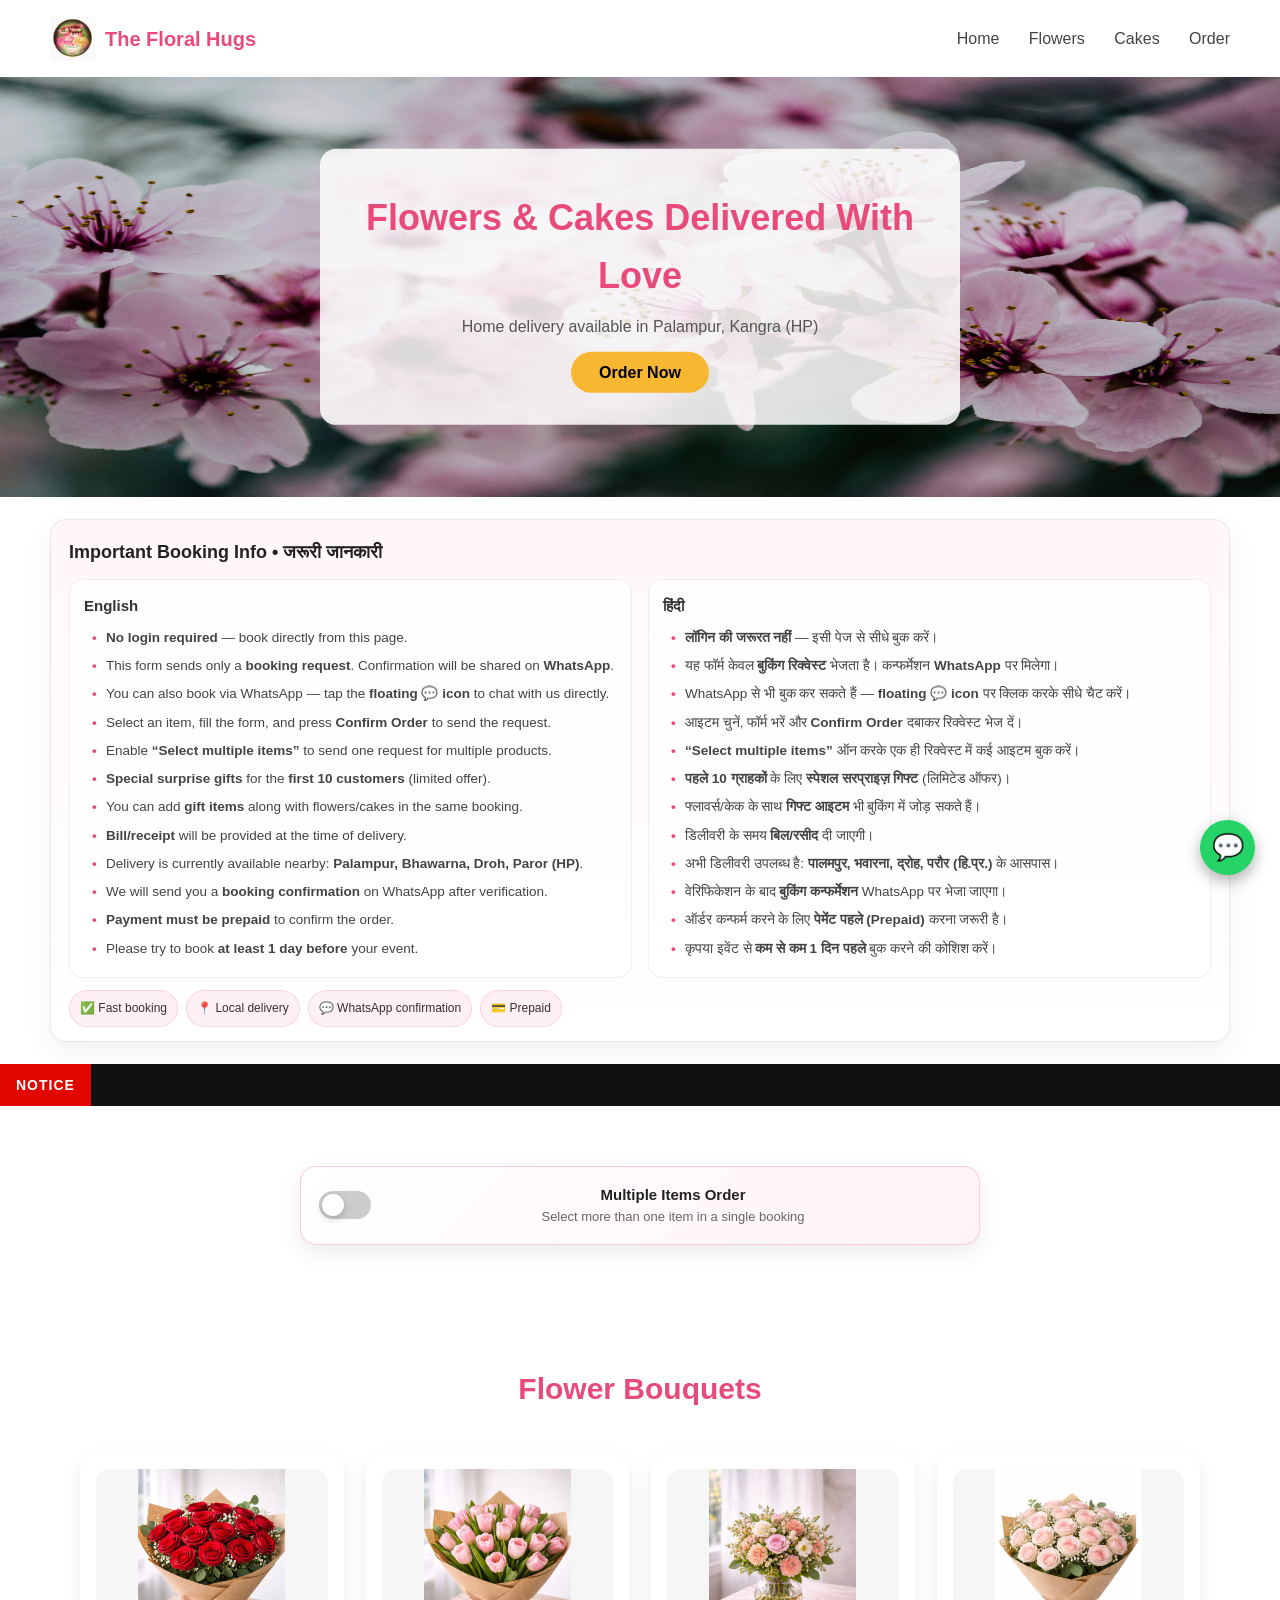
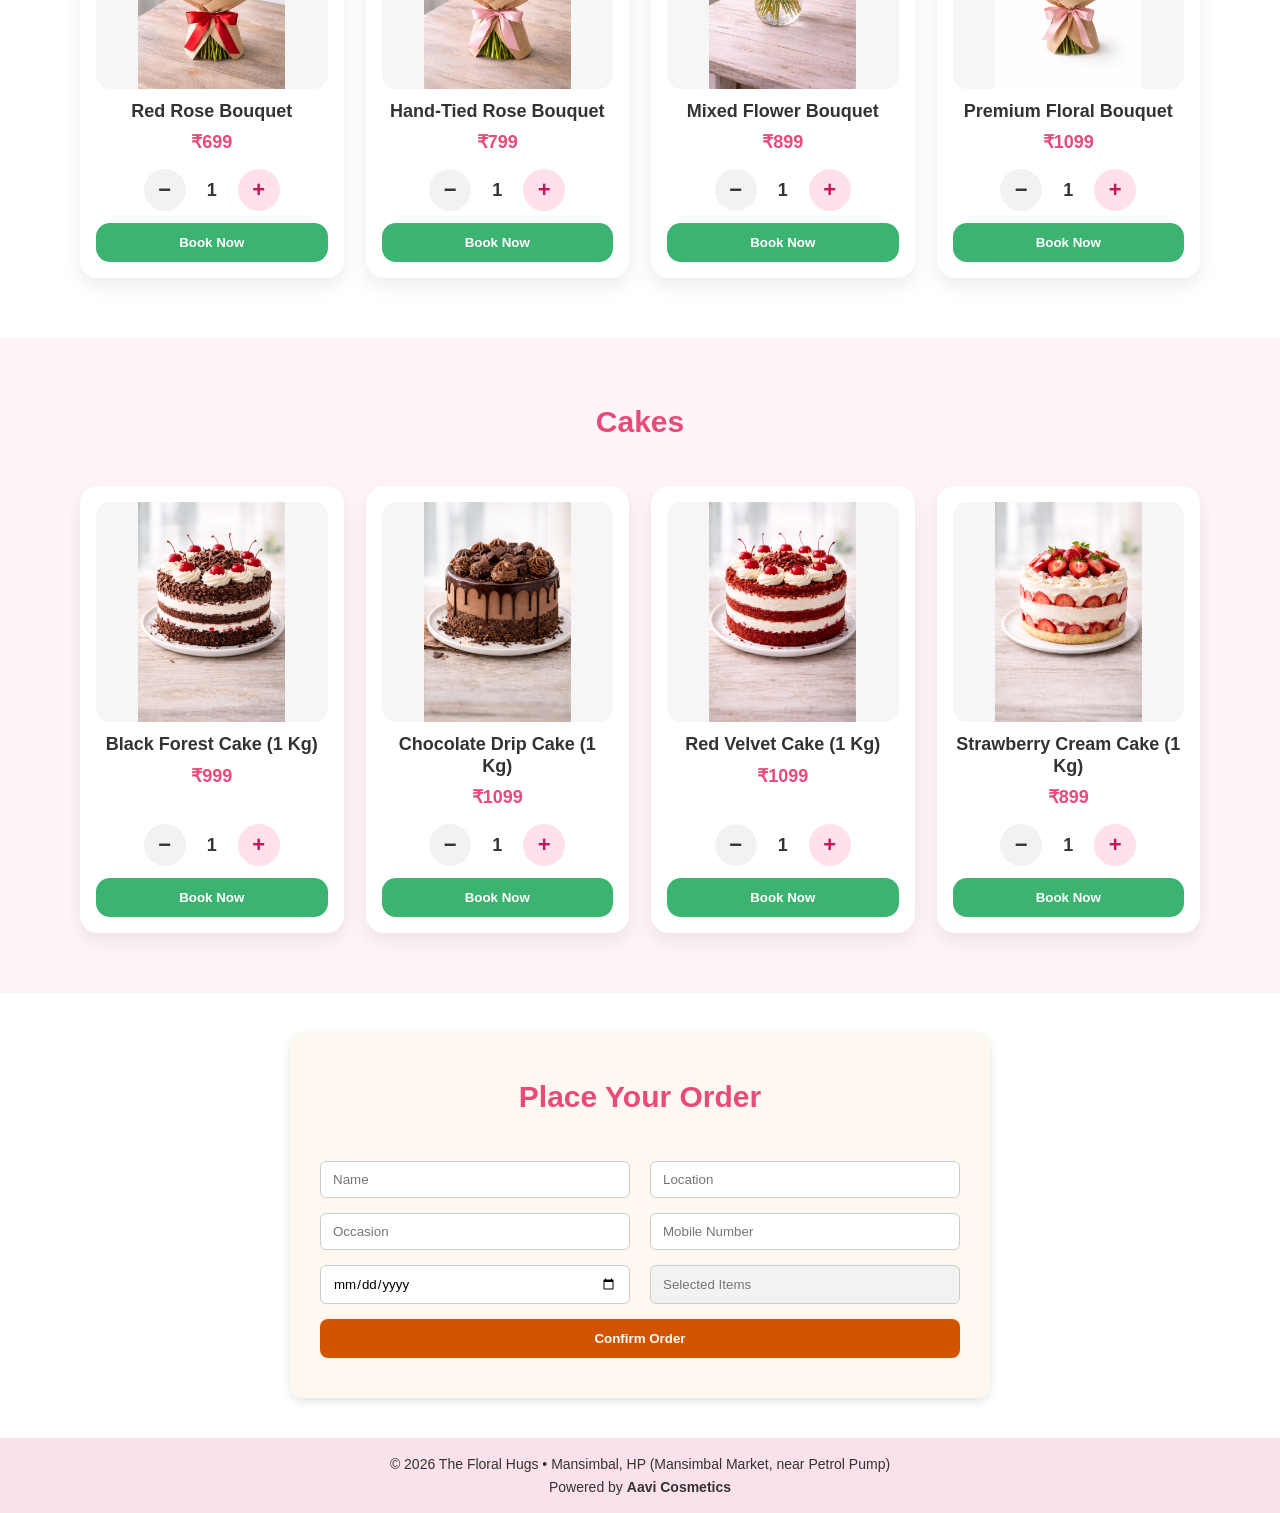
==== index.html @ 62ef75a4 "Update UI and features" ====
<!DOCTYPE html>
<html lang="en">

<head>
    <meta charset="UTF-8" />
    <title>The Floral Hugs | Flowers & Cakes Delivery</title>
    <meta name="viewport" content="width=device-width, initial-scale=1.0" />
    <link rel="stylesheet" href="style.css" />
</head>

<body>

    <!-- WHATSAPP FLOAT -->
    <a href="https://wa.me/919875543210" target="_blank" class="whatsapp-float">💬</a>

    <!-- NAVBAR -->
    <header class="navbar">
        <div class="logo">
            <img src="images/logo.png" alt="The Floral Hugs Logo">
            <span>The Floral Hugs</span>
        </div>
        <nav>
            <a href="#home">Home</a>
            <a href="#flowers">Flowers</a>
            <a href="#cakes">Cakes</a>
            <a href="#order">Order</a>
        </nav>
    </header>

    <!-- HERO -->
    <section id="home" class="hero">
        <img src="images/pexels-brett-sayles-992734.jpg" alt="Flowers & Cakes">
        <div class="hero-text">
            <h1>Flowers & Cakes Delivered With Love</h1>
            <p>Home delivery available in Palampur, Kangra (HP)</p>
            <a href="#order" class="btn">Order Now</a>
        </div>
    </section>
    <!-- INFO / NOTICE BAR -->
    <section class="notice-wrap" aria-label="Important booking info">
        <div class="notice">
            <h2 class="notice-title">Important Booking Info • जरूरी जानकारी</h2>

            <div class="notice-grid">
                <!-- EN -->
                <div class="notice-col">
                    <h3 class="notice-subtitle">English</h3>
                    <ul class="notice-list">
                        <li><strong>No login required</strong> — book directly from this page.</li>
                        <li>This form sends only a <strong>booking request</strong>. Confirmation will be shared on
                            <strong>WhatsApp</strong>.
                        </li>
                        <li>You can also book via WhatsApp — tap the <strong>floating 💬 icon</strong> to chat with us
                            directly.</li>
                        <li>Select an item, fill the form, and press <strong>Confirm Order</strong> to send the request.
                        </li>
                        <li>Enable <strong>“Select multiple items”</strong> to send one request for multiple products.
                        </li>
                        <li><strong>Special surprise gifts</strong> for the <strong>first 10 customers</strong> (limited
                            offer).</li>
                        <li>You can add <strong>gift items</strong> along with flowers/cakes in the same booking.</li>
                        <li><strong>Bill/receipt</strong> will be provided at the time of delivery.</li>
                        <li>Delivery is currently available nearby: <strong>Palampur, Bhawarna, Droh, Paror
                                (HP)</strong>.</li>
                        <li>We will send you a <strong>booking confirmation</strong> on WhatsApp after verification.
                        </li>
                        <li><strong>Payment must be prepaid</strong> to confirm the order.</li>
                        <li>Please try to book <strong>at least 1 day before</strong> your event.</li>
                    </ul>
                </div>

                <!-- HI -->
                <div class="notice-col">
                    <h3 class="notice-subtitle">हिंदी</h3>
                    <ul class="notice-list">
                        <li><strong>लॉगिन की जरूरत नहीं</strong> — इसी पेज से सीधे बुक करें।</li>
                        <li>यह फॉर्म केवल <strong>बुकिंग रिक्वेस्ट</strong> भेजता है। कन्फर्मेशन
                            <strong>WhatsApp</strong> पर मिलेगा।
                        </li>
                        <li>WhatsApp से भी बुक कर सकते हैं — <strong>floating 💬 icon</strong> पर क्लिक करके सीधे चैट
                            करें।</li>
                        <li>आइटम चुनें, फॉर्म भरें और <strong>Confirm Order</strong> दबाकर रिक्वेस्ट भेज दें।</li>
                        <li><strong>“Select multiple items”</strong> ऑन करके एक ही रिक्वेस्ट में कई आइटम बुक करें।</li>
                        <li><strong>पहले 10 ग्राहकों</strong> के लिए <strong>स्पेशल सरप्राइज़ गिफ्ट</strong> (लिमिटेड
                            ऑफर)।</li>
                        <li>फ्लावर्स/केक के साथ <strong>गिफ्ट आइटम</strong> भी बुकिंग में जोड़ सकते हैं।</li>
                        <li>डिलीवरी के समय <strong>बिल/रसीद</strong> दी जाएगी।</li>
                        <li>अभी डिलीवरी उपलब्ध है: <strong>पालमपुर, भवारना, द्रोह, परौर (हि.प्र.)</strong> के आसपास।
                        </li>
                        <li>वेरिफिकेशन के बाद <strong>बुकिंग कन्फर्मेशन</strong> WhatsApp पर भेजा जाएगा।</li>
                        <li>ऑर्डर कन्फर्म करने के लिए <strong>पेमेंट पहले (Prepaid)</strong> करना जरूरी है।</li>
                        <li>कृपया इवेंट से <strong>कम से कम 1 दिन पहले</strong> बुक करने की कोशिश करें।</li>
                    </ul>
                </div>
            </div>

            <div class="notice-foot">
                <span class="notice-badge">✅ Fast booking</span>
                <span class="notice-badge">📍 Local delivery</span>
                <span class="notice-badge">💬 WhatsApp confirmation</span>
                <span class="notice-badge">💳 Prepaid</span>
            </div>
        </div>
    </section>
    <!-- BREAKING NEWS TICKER -->
    <div class="news-ticker">
        <div class="news-label">NOTICE</div>
        <div class="news-content">
            <div class="news-text">
                🎉 Special Orders Available for Cakes, Flower Bouquets & Gifts |
                📦 Same-day orders accepted only via WhatsApp (extra charges for urgent & special cakes) |
                🎁 gifts available: perfumes, artificial jewellery, rings & more |
                💬 Contact us on WhatsApp for quick booking & confirmation
                &nbsp;&nbsp;&nbsp;||&nbsp;&nbsp;&nbsp;
                🎉 केक, फूलों के बुके और गिफ्ट्स के लिए स्पेशल ऑर्डर उपलब्ध |
                📦 सेम-डे ऑर्डर केवल WhatsApp पर (अतिरिक्त शुल्क लागू) |
                🎁 परफ्यूम, आर्टिफिशियल ज्वेलरी, रिंग आदि उपलब्ध |
                💬 WhatsApp पर तुरंत संपर्क करें
            </div>
        </div>
    </div>



 <!-- MULTI MODE TOGGLE (ENHANCED) -->
<section class="section">
    <div class="multi-toggle-card">
        <label class="multi-switch">
            <input type="checkbox" id="multiMode">
            <span class="multi-slider"></span>
        </label>

        <div class="multi-text">
            <strong>Multiple Items Order</strong>
            <span>Select more than one item in a single booking</span>
        </div>
    </div>
</section>


    <!-- FLOWERS -->
    <section id="flowers" class="section">
        <h2>Flower Bouquets</h2>
        <div class="grid">

            <!-- 1 -->
            <div class="card">
                <img src="images/B3 RED ROSE.png" alt="Red Rose Bouquet">
                <h3 class="product-title" data-base="Red Rose Bouquet">Red Rose Bouquet</h3>
                <p class="price">₹699</p>

                <div class="qty-row" data-name="Red Rose Bouquet" data-price="699">
                    <button type="button" class="qty-btn minus">−</button>
                    <span class="qty-value">1</span>
                    <button type="button" class="qty-btn plus">+</button>
                </div>

                <button type="button" class="product-btn" data-name="Red Rose Bouquet" data-price="699">
                    Book Now
                </button>
            </div>

            <!-- 2 -->
            <div class="card">
                <img src="images/B4 H.png" alt="Hand-Tied Rose Bouquet">
                <h3 class="product-title" data-base="Hand-Tied Rose Bouquet">Hand-Tied Rose Bouquet</h3>
                <p class="price">₹799</p>

                <div class="qty-row" data-name="Hand-Tied Rose Bouquet" data-price="799">
                    <button type="button" class="qty-btn minus">−</button>
                    <span class="qty-value">1</span>
                    <button type="button" class="qty-btn plus">+</button>
                </div>

                <button type="button" class="product-btn" data-name="Hand-Tied Rose Bouquet" data-price="799">
                    Book Now
                </button>
            </div>

            <!-- 3 -->
            <div class="card">
                <img src="images/multy flowr b1.png" alt="Mixed Flower Bouquet">
                <h3 class="product-title" data-base="Mixed Flower Bouquet">Mixed Flower Bouquet</h3>
                <p class="price">₹899</p>

                <div class="qty-row" data-name="Mixed Flower Bouquet" data-price="899">
                    <button type="button" class="qty-btn minus">−</button>
                    <span class="qty-value">1</span>
                    <button type="button" class="qty-btn plus">+</button>
                </div>

                <button type="button" class="product-btn" data-name="Mixed Flower Bouquet" data-price="899">
                    Book Now
                </button>
            </div>

            <!-- 4 -->
            <div class="card">
                <img src="images/F2.png" alt="Premium Floral Bouquet">
                <h3 class="product-title" data-base="Premium Floral Bouquet">Premium Floral Bouquet</h3>
                <p class="price">₹1099</p>

                <div class="qty-row" data-name="Premium Floral Bouquet" data-price="1099">
                    <button type="button" class="qty-btn minus">−</button>
                    <span class="qty-value">1</span>
                    <button type="button" class="qty-btn plus">+</button>
                </div>

                <button type="button" class="product-btn" data-name="Premium Floral Bouquet" data-price="1099">
                    Book Now
                </button>
            </div>

        </div>
    </section>

    <!-- CAKES -->
    <section id="cakes" class="section bg-light">
        <h2>Cakes</h2>
        <div class="grid">

            <!-- 1 -->
            <div class="card">
                <img src="images/Black forest cake.png" alt="Black Forest Cake">

                <h3 class="product-title" data-base="Black Forest Cake" data-unit="Kg">
                    Black Forest Cake (<span class="unit-count">1</span> Kg)
                </h3>

                <p class="price">₹999</p>

                <div class="qty-row" data-name="Black Forest Cake" data-price="999">
                    <button type="button" class="qty-btn minus">−</button>
                    <span class="qty-value">1</span>
                    <button type="button" class="qty-btn plus">+</button>
                </div>

                <button type="button" class="product-btn" data-name="Black Forest Cake" data-price="999">
                    Book Now
                </button>
            </div>

            <!-- 2 -->
            <div class="card">
                <img src="images/Chocolate drip cake.png" alt="Chocolate Drip Cake">

                <h3 class="product-title" data-base="Chocolate Drip Cake" data-unit="Kg">
                    Chocolate Drip Cake (<span class="unit-count">1</span> Kg)
                </h3>

                <p class="price">₹1099</p>

                <div class="qty-row" data-name="Chocolate Drip Cake" data-price="1099">
                    <button type="button" class="qty-btn minus">−</button>
                    <span class="qty-value">1</span>
                    <button type="button" class="qty-btn plus">+</button>
                </div>

                <button type="button" class="product-btn" data-name="Chocolate Drip Cake" data-price="1099">
                    Book Now
                </button>
            </div>

            <!-- 3 -->
            <div class="card">
                <img src="images/red velvet cake.png" alt="Red Velvet Cake">

                <h3 class="product-title" data-base="Red Velvet Cake" data-unit="Kg">
                    Red Velvet Cake (<span class="unit-count">1</span> Kg)
                </h3>

                <p class="price">₹1099</p>

                <div class="qty-row" data-name="Red Velvet Cake" data-price="1099">
                    <button type="button" class="qty-btn minus">−</button>
                    <span class="qty-value">1</span>
                    <button type="button" class="qty-btn plus">+</button>
                </div>

                <button type="button" class="product-btn" data-name="Red Velvet Cake" data-price="1099">
                    Book Now
                </button>
            </div>

            <!-- 4 -->
            <div class="card">
                <img src="images/Strawberry cake.png" alt="Strawberry Cream Cake">

                <h3 class="product-title" data-base="Strawberry Cream Cake" data-unit="Kg">
                    Strawberry Cream Cake (<span class="unit-count">1</span> Kg)
                </h3>

                <p class="price">₹899</p>

                <div class="qty-row" data-name="Strawberry Cream Cake" data-price="899">
                    <button type="button" class="qty-btn minus">−</button>
                    <span class="qty-value">1</span>
                    <button type="button" class="qty-btn plus">+</button>
                </div>

                <button type="button" class="product-btn" data-name="Strawberry Cream Cake" data-price="899">
                    Book Now
                </button>
            </div>

        </div>
    </section>


    <!-- ORDER FORM -->
    <section id="order" class="section">
        <h2>Place Your Order</h2>

        <form id="bookingForm">
            <input type="text" name="name" placeholder="Name" required>
            <input type="text" name="location" placeholder="Location" required>
            <input type="text" name="eventType" placeholder="Occasion" required>
            <input type="tel" name="phone" id="phone" placeholder="Mobile Number" inputmode="numeric" maxlength="10"
                pattern="[6-9][0-9]{9}" required>

            <input type="date" name="eventDate" required>
            <input type="text" id="item" name="item" placeholder="Selected Items" readonly>

            <button type="submit">Confirm Order</button>
        </form>
    </section>

    <!-- FOOTER -->
    <footer>
        <p>
            © 2026 The Floral Hugs • Mansimbal, HP (Mansimbal Market, near Petrol Pump) <br>
            Powered by <strong>Aavi Cosmetics</strong>
        </p>
    </footer>


    <!-- CART BUTTON -->
    <div id="cartButton" class="cart-button hidden">
        🧺 Selected Items (<span id="cartCount">0</span>)
    </div>

    <!-- CART POPUP -->
    <div id="cartPopup" class="cart-popup hidden">
        <h3>Your Selected Items</h3>

        <ul id="cartItems"></ul>

        <p><strong>Total: ₹<span id="cartTotal">0</span></strong></p>

        <p style="font-size:13px; color:#666; margin-top:8px;">
            📸 Please take a screenshot for your order confirmation
        </p>

        <!-- NEW BUTTON -->
        <button id="goToBooking" class="cart-book-btn">
            Proceed to Booking
        </button>

        <button onclick="closeCart()">Close</button>
    </div>

    <script src="script.js"></script>
</body>

</html>
---- style.css ----
/* =====================================================
   GLOBAL RESET & BASE
===================================================== */
* {
    margin: 0;
    padding: 0;
    box-sizing: border-box;
    font-family: "Segoe UI", Tahoma, Geneva, Verdana, sans-serif;
}

body {
    background: #ffffff;
    color: #333;
    line-height: 1.6;
}

.hidden {
    display: none !important;
}

/* =====================================================
   NAVBAR
===================================================== */
.navbar {
    display: flex;
    justify-content: space-between;
    align-items: center;
    padding: 16px 50px;
    background: #ffffff;
    box-shadow: 0 2px 10px rgba(0, 0, 0, 0.05);
    position: sticky;
    top: 0;
    z-index: 1000;
}

.logo {
    display: flex;
    align-items: center;
    gap: 10px;
}

.logo img {
    height: 45px;
}

.logo span {
    font-size: 20px;
    font-weight: bold;
    color: #e84a7a;
}

.navbar nav a {
    margin-left: 25px;
    text-decoration: none;
    color: #444;
    font-weight: 500;
}

.navbar nav a:hover {
    color: #e84a7a;
}

/* =====================================================
   HERO SECTION
===================================================== */
.hero {
    position: relative;
    height: 420px;
    overflow: hidden;
}

.hero img {
    width: 100%;
    height: 100%;
    filter: brightness(0.85);
}

.hero-text {
    position: absolute;
    top: 50%;
    left: 50%;
    transform: translate(-50%, -50%);
    text-align: center;
    background: rgba(255, 255, 255, 0.85);
    padding: 40px;
    border-radius: 16px;
}

.hero-text h1 {
    font-size: 36px;
    color: #e84a7a;
    margin-bottom: 10px;
}

.hero-text p {
    color: #555;
    margin-bottom: 20px;
}

.btn {
    padding: 12px 28px;
    background: #f7b731;
    color: #000;
    text-decoration: none;
    font-weight: bold;
    border-radius: 30px;
}

.btn:hover {
    background: #f5a623;
}

/* =====================================================
   SECTIONS
===================================================== */
.section {
    padding: 60px 80px;
    text-align: center;
}

.section h2 {
    font-size: 30px;
    margin-bottom: 40px;
    color: #e84a7a;
}

.bg-light {
    background: #fff5f8;
}

/* =====================================
   MULTI ORDER TOGGLE – ATTRACTIVE STYLE
===================================== */
.multi-toggle-card {
    max-width: 680px;
    margin: auto;
    padding: 16px 18px;
    display: flex;
    align-items: center;
    gap: 14px;
    background: linear-gradient(135deg, #ffffff, #fff3f7);
    border: 1px solid rgba(232, 74, 122, 0.25);
    border-radius: 16px;
    box-shadow: 0 8px 22px rgba(0, 0, 0, 0.08);
}

.multi-switch {
    position: relative;
    width: 52px;
    height: 28px;
    flex-shrink: 0;
}

.multi-switch input {
    opacity: 0;
    width: 0;
    height: 0;
}

.multi-slider {
    position: absolute;
    inset: 0;
    background: #ccc;
    border-radius: 999px;
    transition: 0.3s ease;
}

.multi-slider::before {
    content: "";
    position: absolute;
    width: 22px;
    height: 22px;
    left: 3px;
    top: 3px;
    background: #fff;
    border-radius: 50%;
    transition: 0.3s ease;
    box-shadow: 0 3px 8px rgba(0, 0, 0, 0.2);
}

.multi-switch input:checked+.multi-slider {
    background: #e84a7a;
}

.multi-switch input:checked+.multi-slider::before {
    transform: translateX(24px);
}

.multi-text {
    flex: 1;
    display: flex;
    flex-direction: column;
}

.multi-text strong {
    font-size: 15px;
    color: #222;
}

.multi-text span {
    font-size: 13px;
    color: #666;
}

.multi-tag {
    background: #e84a7a;
    color: #fff;
    font-size: 11px;
    padding: 4px 10px;
    border-radius: 999px;
    font-weight: 600;
}

/* Mobile friendly */
@media (max-width: 600px) {
    .multi-toggle-card {
        padding: 14px;
        gap: 12px;
    }
}


/* =====================================================
   GRID & CARDS
===================================================== */
.grid {
    display: grid;
    grid-template-columns: repeat(auto-fit, minmax(240px, 1fr));
    gap: 22px;
    align-items: stretch;
}

.card {
    background: #ffffff;
    border-radius: 18px;
    padding: 16px;
    box-shadow: 0 8px 20px rgba(0, 0, 0, 0.08);
    transition: transform 0.25s ease;
    display: flex;
    flex-direction: column;
    height: 100%;
}

.card:hover {
    transform: translateY(-6px);
}

.card img {
    width: 100%;
    height: 220px;
    object-fit: contain;
    /* ✅ NO CUT */
    object-position: center;
    /* keep centered */
    border-radius: 14px;
    background: #f6f6f6;
}


.card h3 {
    margin: 12px 0 6px;
    font-size: 18px;
    line-height: 1.2;
}

.price {
    color: #e84a7a;
    font-weight: 800;
    margin-bottom: 12px;
    font-size: 18px;
}

/* =====================================================
   QUANTITY (+ / -)
===================================================== */
.qty-row {
    display: flex;
    align-items: center;
    justify-content: center;
    gap: 12px;
    margin-top: auto;
    margin-bottom: 12px;
}

.qty-btn {
    width: 42px;
    height: 42px;
    border: none;
    border-radius: 999px;
    cursor: pointer;
    font-size: 22px;
    font-weight: 800;
    display: flex;
    align-items: center;
    justify-content: center;
    transition: transform 0.08s ease, filter 0.2s ease;
}

.qty-btn:active {
    transform: scale(0.95);
}

.qty-btn.plus {
    background: #ffe0eb;
    color: #c2185b;
}

.qty-btn.minus {
    background: #f2f2f2;
    color: #333;
}

.qty-value {
    min-width: 28px;
    text-align: center;
    font-weight: 800;
    font-size: 18px;
}

/* =====================================================
   PRODUCT BUTTON
===================================================== */
.product-btn {
    width: 100%;
    padding: 12px 10px;
    border: none;
    border-radius: 14px;
    font-weight: 800;
    cursor: pointer;
    background: #3cb371;
    color: #fff;
    transition: 0.2s ease;
}

.product-btn:hover {
    filter: brightness(0.95);
}

/* =====================================================
   BOOKING FORM
===================================================== */
#order {
    background: #fff8f0;
    max-width: 700px;
    margin: 40px auto;
    padding: 40px 30px;
    border-radius: 12px;
    box-shadow: 0 4px 10px rgba(0, 0, 0, 0.1);
}

#bookingForm {
    display: grid;
    grid-template-columns: 1fr 1fr;
    gap: 15px 20px;
}

#bookingForm input {
    padding: 10px 12px;
    border: 1px solid #ccc;
    border-radius: 6px;
}

#bookingForm input:focus {
    border-color: #d35400;
    outline: none;
}

#bookingForm input#item {
    background: #f2f2f2;
    cursor: not-allowed;
}

#bookingForm button {
    grid-column: 1 / 3;
    padding: 12px;
    background: #d35400;
    color: #ffffff;
    border: none;
    border-radius: 8px;
    font-weight: bold;
    cursor: pointer;
}

#bookingForm button:hover {
    background: #e67e22;
}

/* =====================================================
   POPUP (SUCCESS / ERROR)
===================================================== */
.booking-popup {
    position: fixed;
    inset: 0;
    background: rgba(0, 0, 0, 0.6);
    display: flex;
    justify-content: center;
    align-items: center;
    z-index: 99999;
}

.popup-content {
    background: #fff8f0;
    padding: 25px;
    border-radius: 10px;
    max-width: 400px;
    width: calc(100% - 40px);
    text-align: center;
    position: relative;
}

.popup-content .close {
    position: absolute;
    top: 8px;
    right: 12px;
    font-size: 22px;
    cursor: pointer;
}

/* =====================================================
   CART (MULTI ORDER)
===================================================== */
.cart-button {
    position: fixed;
    right: 18px;
    bottom: 18px;
    padding: 12px 14px;
    background: #111;
    color: #fff;
    border-radius: 999px;
    font-weight: 800;
    cursor: pointer;
    z-index: 9999;
    box-shadow: 0 10px 20px rgba(0, 0, 0, 0.18);
}

.cart-popup {
    position: fixed;
    right: 18px;
    bottom: 80px;
    width: min(360px, calc(100% - 36px));
    background: #fff;
    border-radius: 16px;
    padding: 14px;
    z-index: 9999;
    box-shadow: 0 16px 32px rgba(0, 0, 0, 0.20);
}

.cart-popup ul {
    list-style: none;
    padding: 0;
    margin: 10px 0;
    max-height: 220px;
    overflow: auto;
}

.cart-popup li {
    padding: 10px 8px;
    border-bottom: 1px solid #eee;
}

.cart-popup button {
    width: 100%;
    margin-top: 10px;
    padding: 12px;
    border: none;
    border-radius: 12px;
    cursor: pointer;
    font-weight: 800;
}

.cart-book-btn {
    background: #e91e63;
    color: #fff;
}

/* =====================================================
   FOOTER & WHATSAPP
===================================================== */
footer {
    background: #fbe1ea;
    text-align: center;
    padding: 15px;
    font-size: 14px;
}

.whatsapp-float {
    position: fixed;
    bottom: 25px;
    right: 25px;
    background: #25D366;
    color: #ffffff;
    font-size: 26px;
    width: 55px;
    height: 55px;
    border-radius: 50%;
    line-height: 55px;
    text-align: center;
    text-decoration: none;
    box-shadow: 0 6px 15px rgba(0, 0, 0, 0.3);
    z-index: 9999;
}

/* =====================================================
   RESPONSIVE
===================================================== */
@media (max-width: 768px) {
    .section {
        padding: 40px 20px;
    }

    .hero-text h1 {
        font-size: 26px;
    }

    #bookingForm {
        grid-template-columns: 1fr;
    }

    #bookingForm button {
        grid-column: 1;
    }

    .card img {
        height: 180px;
    }

    .qty-btn {
        width: 38px;
        height: 38px;
    }
}

/* =====================================================
   NOTICE / INFO BAR (after HERO)
===================================================== */
.notice-wrap {
    padding: 22px 50px;
    background: #fff;
}

.notice {
    border: 1px solid rgba(0, 0, 0, 0.08);
    border-radius: 16px;
    padding: 18px 18px 14px;
    background: linear-gradient(180deg, rgba(255, 245, 248, 0.8), rgba(255, 255, 255, 1));
    box-shadow: 0 10px 30px rgba(0, 0, 0, 0.06);
}

.notice-title {
    font-size: 18px;
    margin-bottom: 12px;
    color: #222;
}

.notice-grid {
    display: grid;
    grid-template-columns: 1fr 1fr;
    gap: 16px;
}

.notice-col {
    background: rgba(255, 255, 255, 0.75);
    border: 1px solid rgba(0, 0, 0, 0.06);
    border-radius: 14px;
    padding: 14px 14px 10px;
}

.notice-subtitle {
    font-size: 15px;
    margin-bottom: 10px;
    color: #333;
}

.notice-list {
    list-style: none;
    padding-left: 0;
    margin: 0;
}

.notice-list li {
    font-size: 13.5px;
    color: #444;
    margin-bottom: 8px;
    line-height: 1.5;
    position: relative;
    padding-left: 22px;
}

.notice-list li::before {
    content: "•";
    position: absolute;
    left: 8px;
    top: 0;
    color: #e84a7a;
    /* accent */
    font-weight: bold;
}

.notice-foot {
    display: flex;
    flex-wrap: wrap;
    gap: 8px;
    margin-top: 12px;
}

.notice-badge {
    font-size: 12px;
    padding: 8px 10px;
    border-radius: 999px;
    background: rgba(232, 74, 122, 0.08);
    border: 1px solid rgba(232, 74, 122, 0.18);
    color: #333;
}

/* Responsive */
@media (max-width: 900px) {
    .notice-wrap {
        padding: 18px 16px;
    }

    .notice-grid {
        grid-template-columns: 1fr;
    }
}

/* =========================================
   BREAKING NEWS TICKER (SLOW VERSION)
========================================= */
.news-ticker {
    display: flex;
    align-items: center;
    background: #111;
    color: #fff;
    overflow: hidden;
    height: 42px;
    font-size: 14px;
}

.news-label {
    background: #e10600;
    color: #fff;
    padding: 0 16px;
    font-weight: bold;
    height: 100%;
    display: flex;
    align-items: center;
    letter-spacing: 1px;
    flex-shrink: 0;
}

.news-content {
    flex: 1;
    overflow: hidden;
    white-space: nowrap;
}

.news-text {
    display: inline-block;
    padding-left: 100%;
    animation: tickerMove 60s linear infinite;
    /* ⬅️ SLOWED */
}

@keyframes tickerMove {
    from {
        transform: translateX(0);
    }

    to {
        transform: translateX(-100%);
    }
}

/* Even slower on mobile */
@media (max-width: 768px) {
    .news-text {
        animation-duration: 75s;
        font-size: 13px;
    }
}
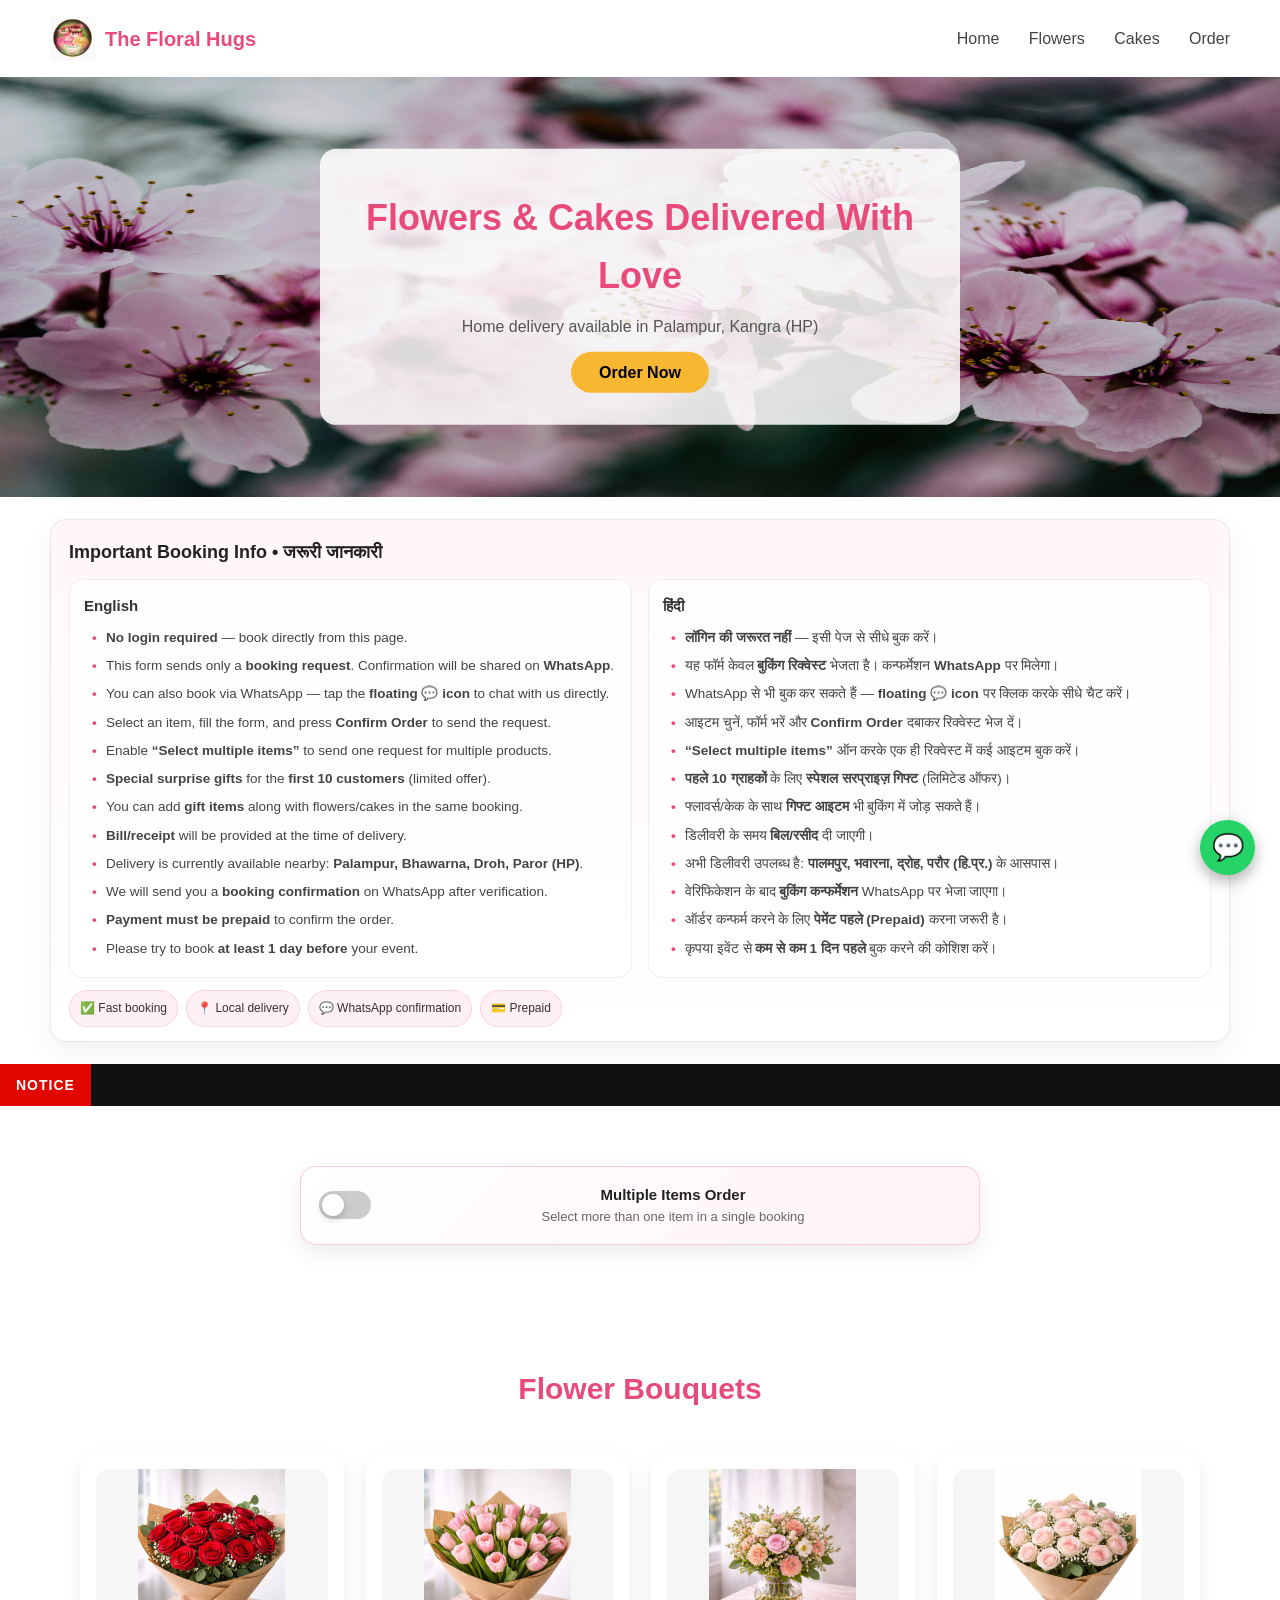
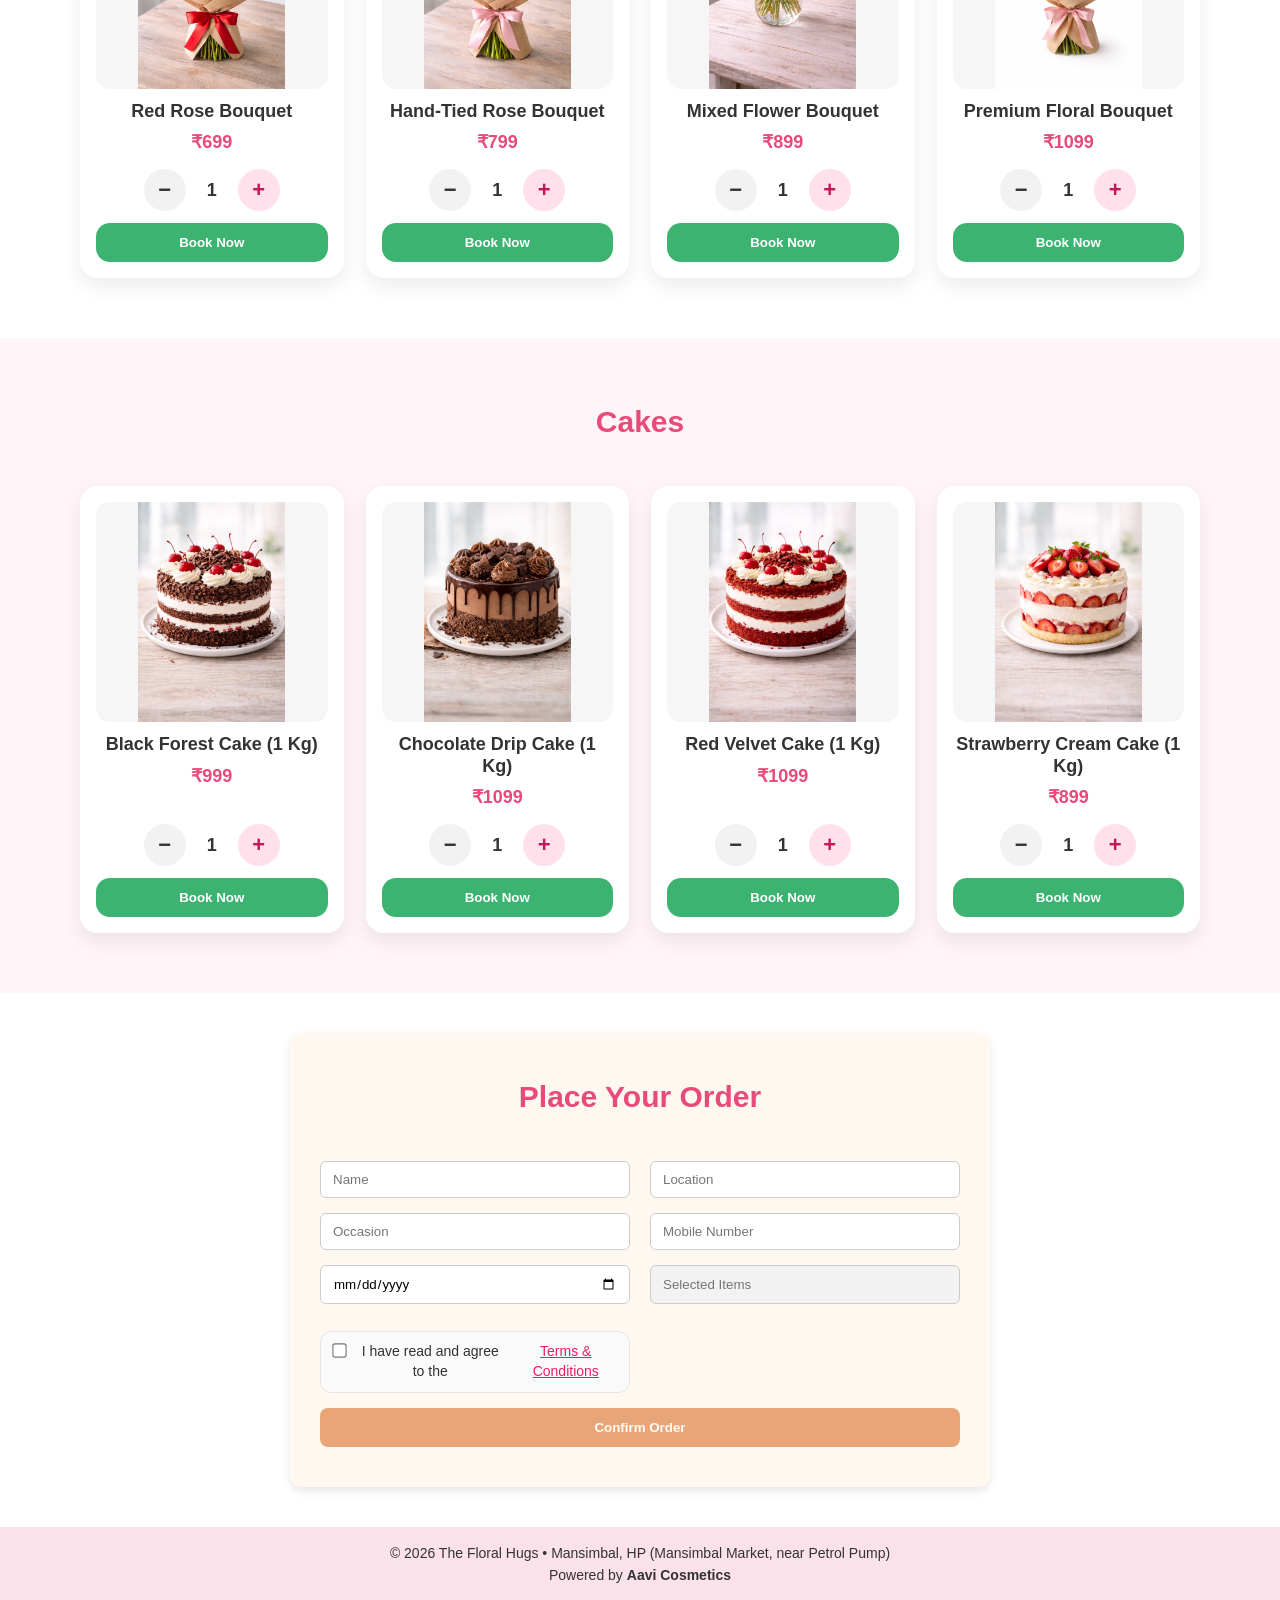
==== commit e0bcd4db: "terms adn conditions" ====
--- a/index.html
+++ b/index.html
@@ -11,7 +11,7 @@
 <body>
 
     <!-- WHATSAPP FLOAT -->
-    <a href="https://wa.me/919875543210" target="_blank" class="whatsapp-float">💬</a>
+    <a href="https://wa.me/918629885007" target="_blank" class="whatsapp-float">💬</a>
 
     <!-- NAVBAR -->
     <header class="navbar">
@@ -122,20 +122,20 @@
 
 
 
- <!-- MULTI MODE TOGGLE (ENHANCED) -->
-<section class="section">
-    <div class="multi-toggle-card">
-        <label class="multi-switch">
-            <input type="checkbox" id="multiMode">
-            <span class="multi-slider"></span>
-        </label>
-
-        <div class="multi-text">
-            <strong>Multiple Items Order</strong>
-            <span>Select more than one item in a single booking</span>
-        </div>
-    </div>
-</section>
+    <!-- MULTI MODE TOGGLE (ENHANCED) -->
+    <section class="section">
+        <div class="multi-toggle-card">
+            <label class="multi-switch">
+                <input type="checkbox" id="multiMode">
+                <span class="multi-slider"></span>
+            </label>
+
+            <div class="multi-text">
+                <strong>Multiple Items Order</strong>
+                <span>Select more than one item in a single booking</span>
+            </div>
+        </div>
+    </section>
 
 
     <!-- FLOWERS -->
@@ -320,8 +320,16 @@
 
             <input type="date" name="eventDate" required>
             <input type="text" id="item" name="item" placeholder="Selected Items" readonly>
-
-            <button type="submit">Confirm Order</button>
+            <div class="terms-box">
+                <label class="terms-label">
+                    <input type="checkbox" id="agreeTerms" />
+                    I have read and agree to the
+                    <a href="privacy-terms.html" target="_blank">Terms & Conditions</a>
+                </label>
+            </div>
+
+            <button id="submitBookingBtn" type="submit" disabled>Confirm Order</button>
+
         </form>
     </section>
 
@@ -358,6 +366,52 @@
 
         <button onclick="closeCart()">Close</button>
     </div>
+    <!--- recipet on popup card -->
+    <!-- ✅ RECEIPT MODAL -->
+    <div id="receiptModal" class="receipt-modal hidden">
+        <div class="receipt-card" id="receiptCard">
+            <div class="receipt-head">
+                <div>
+                    <h3>The Floral Hugs</h3>
+                    <p class="muted">Booking Receipt (Request)</p>
+                </div>
+                <button type="button" id="closeReceipt" class="receipt-close">✕</button>
+            </div>
+
+            <div class="receipt-meta">
+                <p><strong>Receipt ID:</strong> <span id="rId">-</span></p>
+                <p><strong>Date & Time:</strong> <span id="rTime">-</span></p>
+                <p><strong>Name:</strong> <span id="rName">-</span></p>
+                <p><strong>Phone:</strong> <span id="rPhone">-</span></p>
+                <p><strong>Location:</strong> <span id="rLocation">-</span></p>
+                <p><strong>Occasion:</strong> <span id="rOccasion">-</span></p>
+                <p><strong>Event Date:</strong> <span id="rEventDate">-</span></p>
+            </div>
+
+            <hr />
+
+            <div>
+                <h4>Items</h4>
+                <ul id="rItems" class="receipt-items"></ul>
+                <p class="receipt-total"><strong>Total:</strong> ₹<span id="rTotal">0</span></p>
+            </div>
+
+            <div class="receipt-note">
+                <p class="muted">
+                    ✅ This is a booking request receipt. Final confirmation will be shared on WhatsApp/Call.
+                </p>
+                <p class="muted">
+                    📸 Please take a screenshot of this receipt for reference.
+                </p>
+            </div>
+
+            <div class="receipt-actions">
+                <button type="button" id="printReceipt" class="btn">Print / Save</button>
+                <a class="btn" target="_blank" href="https://wa.me/918629885007">WhatsApp Us</a>
+            </div>
+        </div>
+    </div>
+
 
     <script src="script.js"></script>
 </body>
--- a/style.css
+++ b/style.css
@@ -677,4 +677,111 @@
         animation-duration: 75s;
         font-size: 13px;
     }
+}
+
+.terms-box {
+    margin-top: 12px;
+    padding: 10px 12px;
+    border: 1px solid rgba(0, 0, 0, 0.08);
+    border-radius: 12px;
+    background: #fafafa;
+}
+
+.terms-label {
+    font-size: 14px;
+    color: #333;
+    display: flex;
+    gap: 10px;
+    align-items: flex-start;
+    line-height: 1.4;
+}
+
+.terms-label input {
+    margin-top: 2px;
+    transform: scale(1.1);
+}
+
+.terms-label a {
+    color: #e91e63;
+    text-decoration: underline;
+}
+
+#submitBookingBtn:disabled {
+    opacity: 0.5;
+    cursor: not-allowed;
+}
+
+.receipt-modal {
+    position: fixed;
+    inset: 0;
+    background: rgba(0, 0, 0, 0.55);
+    display: flex;
+    justify-content: center;
+    align-items: center;
+    padding: 18px;
+    z-index: 9999;
+}
+
+.receipt-modal.hidden {
+    display: none;
+}
+
+.receipt-card {
+    width: 100%;
+    max-width: 520px;
+    background: #fff;
+    border-radius: 16px;
+    padding: 16px;
+    box-shadow: 0 10px 30px rgba(0, 0, 0, 0.2);
+}
+
+.receipt-head {
+    display: flex;
+    justify-content: space-between;
+    align-items: flex-start;
+    gap: 12px;
+}
+
+.receipt-close {
+    border: none;
+    background: transparent;
+    font-size: 18px;
+    cursor: pointer;
+}
+
+.receipt-meta p {
+    margin: 6px 0;
+    font-size: 14px;
+}
+
+.muted {
+    color: #666;
+    font-size: 13px;
+}
+
+.receipt-items {
+    list-style: none;
+    padding: 0;
+    margin: 10px 0;
+}
+
+.receipt-items li {
+    display: flex;
+    justify-content: space-between;
+    gap: 12px;
+    padding: 6px 0;
+    border-bottom: 1px dashed rgba(0, 0, 0, 0.12);
+    font-size: 14px;
+}
+
+.receipt-total {
+    margin-top: 10px;
+    font-size: 16px;
+}
+
+.receipt-actions {
+    display: flex;
+    gap: 10px;
+    margin-top: 12px;
+    flex-wrap: wrap;
 }
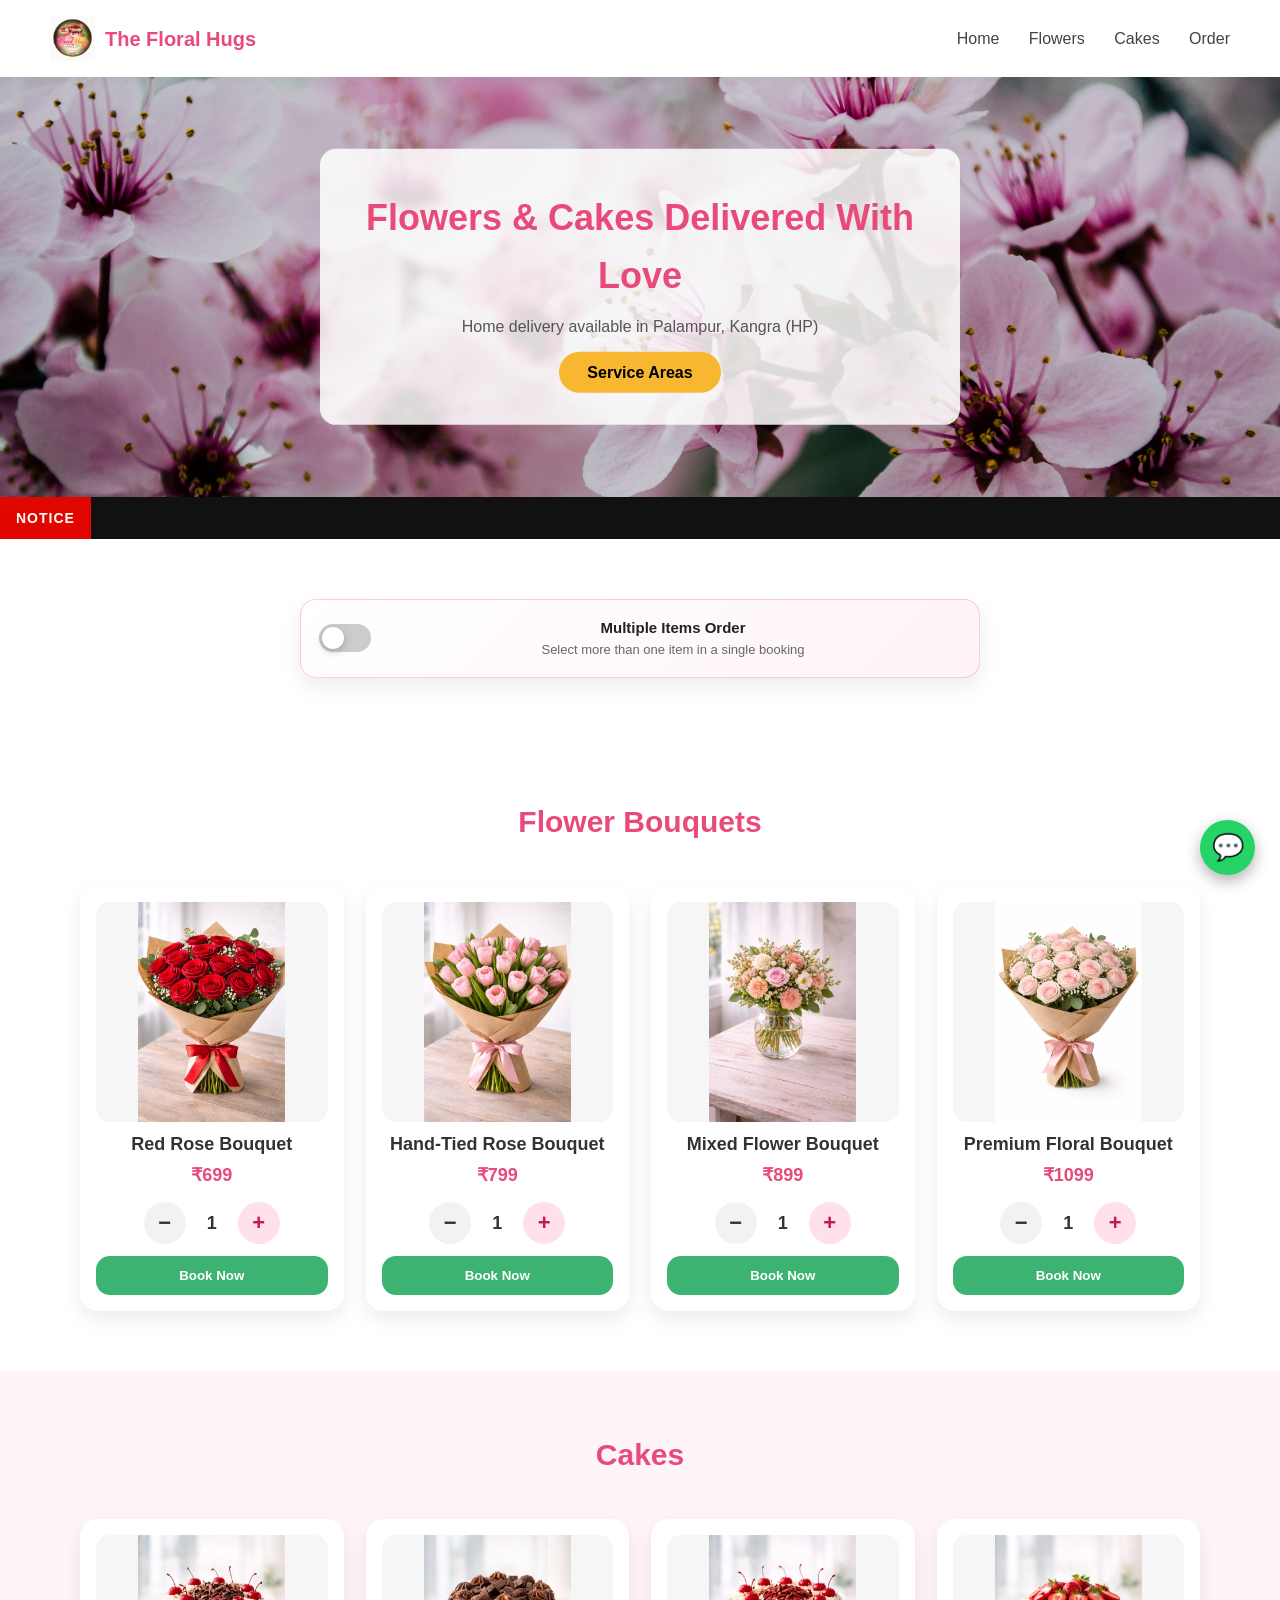
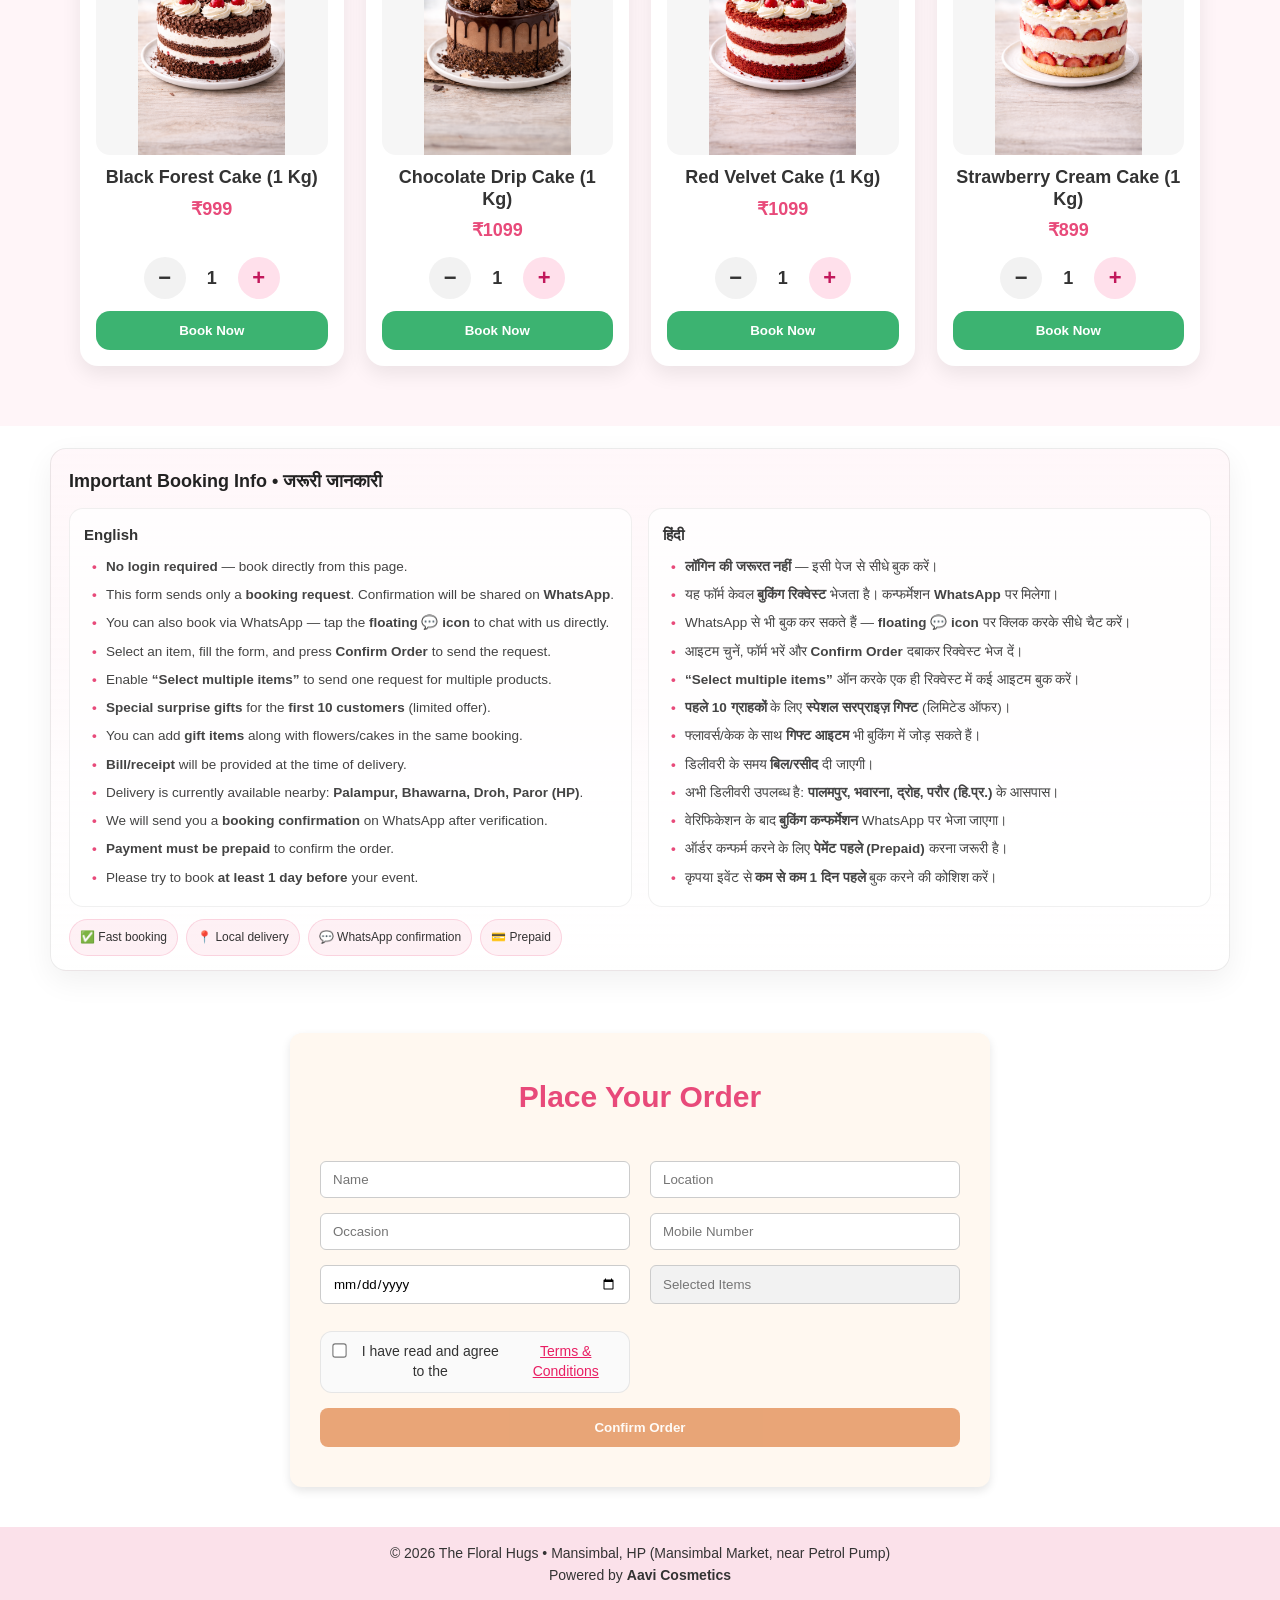
==== commit a8c62dbc: "map  service" ====
--- a/index.html
+++ b/index.html
@@ -33,73 +33,8 @@
         <div class="hero-text">
             <h1>Flowers & Cakes Delivered With Love</h1>
             <p>Home delivery available in Palampur, Kangra (HP)</p>
-            <a href="#order" class="btn">Order Now</a>
-        </div>
-    </section>
-    <!-- INFO / NOTICE BAR -->
-    <section class="notice-wrap" aria-label="Important booking info">
-        <div class="notice">
-            <h2 class="notice-title">Important Booking Info • जरूरी जानकारी</h2>
-
-            <div class="notice-grid">
-                <!-- EN -->
-                <div class="notice-col">
-                    <h3 class="notice-subtitle">English</h3>
-                    <ul class="notice-list">
-                        <li><strong>No login required</strong> — book directly from this page.</li>
-                        <li>This form sends only a <strong>booking request</strong>. Confirmation will be shared on
-                            <strong>WhatsApp</strong>.
-                        </li>
-                        <li>You can also book via WhatsApp — tap the <strong>floating 💬 icon</strong> to chat with us
-                            directly.</li>
-                        <li>Select an item, fill the form, and press <strong>Confirm Order</strong> to send the request.
-                        </li>
-                        <li>Enable <strong>“Select multiple items”</strong> to send one request for multiple products.
-                        </li>
-                        <li><strong>Special surprise gifts</strong> for the <strong>first 10 customers</strong> (limited
-                            offer).</li>
-                        <li>You can add <strong>gift items</strong> along with flowers/cakes in the same booking.</li>
-                        <li><strong>Bill/receipt</strong> will be provided at the time of delivery.</li>
-                        <li>Delivery is currently available nearby: <strong>Palampur, Bhawarna, Droh, Paror
-                                (HP)</strong>.</li>
-                        <li>We will send you a <strong>booking confirmation</strong> on WhatsApp after verification.
-                        </li>
-                        <li><strong>Payment must be prepaid</strong> to confirm the order.</li>
-                        <li>Please try to book <strong>at least 1 day before</strong> your event.</li>
-                    </ul>
-                </div>
-
-                <!-- HI -->
-                <div class="notice-col">
-                    <h3 class="notice-subtitle">हिंदी</h3>
-                    <ul class="notice-list">
-                        <li><strong>लॉगिन की जरूरत नहीं</strong> — इसी पेज से सीधे बुक करें।</li>
-                        <li>यह फॉर्म केवल <strong>बुकिंग रिक्वेस्ट</strong> भेजता है। कन्फर्मेशन
-                            <strong>WhatsApp</strong> पर मिलेगा।
-                        </li>
-                        <li>WhatsApp से भी बुक कर सकते हैं — <strong>floating 💬 icon</strong> पर क्लिक करके सीधे चैट
-                            करें।</li>
-                        <li>आइटम चुनें, फॉर्म भरें और <strong>Confirm Order</strong> दबाकर रिक्वेस्ट भेज दें।</li>
-                        <li><strong>“Select multiple items”</strong> ऑन करके एक ही रिक्वेस्ट में कई आइटम बुक करें।</li>
-                        <li><strong>पहले 10 ग्राहकों</strong> के लिए <strong>स्पेशल सरप्राइज़ गिफ्ट</strong> (लिमिटेड
-                            ऑफर)।</li>
-                        <li>फ्लावर्स/केक के साथ <strong>गिफ्ट आइटम</strong> भी बुकिंग में जोड़ सकते हैं।</li>
-                        <li>डिलीवरी के समय <strong>बिल/रसीद</strong> दी जाएगी।</li>
-                        <li>अभी डिलीवरी उपलब्ध है: <strong>पालमपुर, भवारना, द्रोह, परौर (हि.प्र.)</strong> के आसपास।
-                        </li>
-                        <li>वेरिफिकेशन के बाद <strong>बुकिंग कन्फर्मेशन</strong> WhatsApp पर भेजा जाएगा।</li>
-                        <li>ऑर्डर कन्फर्म करने के लिए <strong>पेमेंट पहले (Prepaid)</strong> करना जरूरी है।</li>
-                        <li>कृपया इवेंट से <strong>कम से कम 1 दिन पहले</strong> बुक करने की कोशिश करें।</li>
-                    </ul>
-                </div>
-            </div>
-
-            <div class="notice-foot">
-                <span class="notice-badge">✅ Fast booking</span>
-                <span class="notice-badge">📍 Local delivery</span>
-                <span class="notice-badge">💬 WhatsApp confirmation</span>
-                <span class="notice-badge">💳 Prepaid</span>
-            </div>
+            <a href="service-areas.html" class="btn">Service Areas</a>
+
         </div>
     </section>
     <!-- BREAKING NEWS TICKER -->
@@ -305,6 +240,72 @@
 
         </div>
     </section>
+    <!-- INFO / NOTICE BAR -->
+    <section class="notice-wrap" aria-label="Important booking info">
+        <div class="notice">
+            <h2 class="notice-title">Important Booking Info • जरूरी जानकारी</h2>
+
+            <div class="notice-grid">
+                <!-- EN -->
+                <div class="notice-col">
+                    <h3 class="notice-subtitle">English</h3>
+                    <ul class="notice-list">
+                        <li><strong>No login required</strong> — book directly from this page.</li>
+                        <li>This form sends only a <strong>booking request</strong>. Confirmation will be shared on
+                            <strong>WhatsApp</strong>.
+                        </li>
+                        <li>You can also book via WhatsApp — tap the <strong>floating 💬 icon</strong> to chat with us
+                            directly.</li>
+                        <li>Select an item, fill the form, and press <strong>Confirm Order</strong> to send the request.
+                        </li>
+                        <li>Enable <strong>“Select multiple items”</strong> to send one request for multiple products.
+                        </li>
+                        <li><strong>Special surprise gifts</strong> for the <strong>first 10 customers</strong> (limited
+                            offer).</li>
+                        <li>You can add <strong>gift items</strong> along with flowers/cakes in the same booking.</li>
+                        <li><strong>Bill/receipt</strong> will be provided at the time of delivery.</li>
+                        <li>Delivery is currently available nearby: <strong>Palampur, Bhawarna, Droh, Paror
+                                (HP)</strong>.</li>
+                        <li>We will send you a <strong>booking confirmation</strong> on WhatsApp after verification.
+                        </li>
+                        <li><strong>Payment must be prepaid</strong> to confirm the order.</li>
+                        <li>Please try to book <strong>at least 1 day before</strong> your event.</li>
+                    </ul>
+                </div>
+
+                <!-- HI -->
+                <div class="notice-col">
+                    <h3 class="notice-subtitle">हिंदी</h3>
+                    <ul class="notice-list">
+                        <li><strong>लॉगिन की जरूरत नहीं</strong> — इसी पेज से सीधे बुक करें।</li>
+                        <li>यह फॉर्म केवल <strong>बुकिंग रिक्वेस्ट</strong> भेजता है। कन्फर्मेशन
+                            <strong>WhatsApp</strong> पर मिलेगा।
+                        </li>
+                        <li>WhatsApp से भी बुक कर सकते हैं — <strong>floating 💬 icon</strong> पर क्लिक करके सीधे चैट
+                            करें।</li>
+                        <li>आइटम चुनें, फॉर्म भरें और <strong>Confirm Order</strong> दबाकर रिक्वेस्ट भेज दें।</li>
+                        <li><strong>“Select multiple items”</strong> ऑन करके एक ही रिक्वेस्ट में कई आइटम बुक करें।</li>
+                        <li><strong>पहले 10 ग्राहकों</strong> के लिए <strong>स्पेशल सरप्राइज़ गिफ्ट</strong> (लिमिटेड
+                            ऑफर)।</li>
+                        <li>फ्लावर्स/केक के साथ <strong>गिफ्ट आइटम</strong> भी बुकिंग में जोड़ सकते हैं।</li>
+                        <li>डिलीवरी के समय <strong>बिल/रसीद</strong> दी जाएगी।</li>
+                        <li>अभी डिलीवरी उपलब्ध है: <strong>पालमपुर, भवारना, द्रोह, परौर (हि.प्र.)</strong> के आसपास।
+                        </li>
+                        <li>वेरिफिकेशन के बाद <strong>बुकिंग कन्फर्मेशन</strong> WhatsApp पर भेजा जाएगा।</li>
+                        <li>ऑर्डर कन्फर्म करने के लिए <strong>पेमेंट पहले (Prepaid)</strong> करना जरूरी है।</li>
+                        <li>कृपया इवेंट से <strong>कम से कम 1 दिन पहले</strong> बुक करने की कोशिश करें।</li>
+                    </ul>
+                </div>
+            </div>
+
+            <div class="notice-foot">
+                <span class="notice-badge">✅ Fast booking</span>
+                <span class="notice-badge">📍 Local delivery</span>
+                <span class="notice-badge">💬 WhatsApp confirmation</span>
+                <span class="notice-badge">💳 Prepaid</span>
+            </div>
+        </div>
+    </section>
 
 
     <!-- ORDER FORM -->
--- a/style.css
+++ b/style.css
@@ -784,4 +784,244 @@
     gap: 10px;
     margin-top: 12px;
     flex-wrap: wrap;
+}
+
+/* =====================================================
+   ✅ RESPONSIVE PATCH (Better Mobile + All Devices)
+   Paste this at the END of style.css
+===================================================== */
+
+/* ---------- 1) Make images responsive ---------- */
+img {
+    max-width: 100%;
+    height: auto;
+}
+
+/* ---------- 2) Navbar: clean on mobile ---------- */
+@media (max-width: 900px) {
+    .navbar {
+        padding: 12px 16px;
+        gap: 12px;
+    }
+
+    .logo img {
+        height: 38px;
+    }
+
+    .logo span {
+        font-size: 18px;
+    }
+
+    .navbar nav a {
+        margin-left: 14px;
+        font-size: 14px;
+    }
+}
+
+@media (max-width: 600px) {
+    .navbar {
+        flex-direction: column;
+        align-items: flex-start;
+        padding: 12px 14px;
+    }
+
+    .navbar nav {
+        width: 100%;
+        display: flex;
+        flex-wrap: wrap;
+        gap: 10px;
+        margin-top: 8px;
+    }
+
+    .navbar nav a {
+        margin-left: 0;
+        padding: 6px 10px;
+        border-radius: 999px;
+        background: rgba(232, 74, 122, 0.08);
+        border: 1px solid rgba(232, 74, 122, 0.18);
+        font-size: 13px;
+    }
+}
+
+/* ---------- 3) Hero: better height + text + button ---------- */
+.hero img {
+    object-fit: cover;
+    /* makes hero image look premium */
+}
+
+@media (max-width: 768px) {
+    .hero {
+        height: 360px;
+    }
+
+    .hero-text {
+        width: calc(100% - 24px);
+        padding: 18px 14px;
+        border-radius: 14px;
+        backdrop-filter: blur(4px);
+    }
+
+    .hero-text h1 {
+        font-size: 22px;
+        line-height: 1.2;
+    }
+
+    .hero-text p {
+        font-size: 14px;
+        margin-bottom: 14px;
+    }
+
+    /* ✅ Hero button looks premium */
+    .hero-text .btn {
+        display: inline-flex;
+        align-items: center;
+        justify-content: center;
+        gap: 8px;
+        width: 100%;
+        max-width: 260px;
+        margin: 0 auto;
+        padding: 12px 18px;
+        font-size: 15px;
+        border-radius: 999px;
+        box-shadow: 0 10px 18px rgba(0, 0, 0, 0.12);
+    }
+}
+
+/* ---------- 4) Sections padding fix ---------- */
+@media (max-width: 768px) {
+    .section {
+        padding: 36px 14px;
+    }
+
+    .section h2 {
+        font-size: 24px;
+        margin-bottom: 24px;
+    }
+}
+
+/* ---------- 5) Grid + cards better on phones ---------- */
+@media (max-width: 600px) {
+    .grid {
+        grid-template-columns: 1fr;
+        /* 1 column on small phones */
+        gap: 16px;
+    }
+
+    .card {
+        padding: 14px;
+        border-radius: 16px;
+    }
+
+    .card img {
+        height: 190px;
+        border-radius: 12px;
+    }
+
+    .card h3 {
+        font-size: 16px;
+    }
+
+    .price {
+        font-size: 17px;
+    }
+
+    .product-btn {
+        border-radius: 14px;
+        padding: 12px;
+        font-size: 15px;
+    }
+}
+
+/* ---------- 6) Booking form: perfect mobile layout ---------- */
+@media (max-width: 768px) {
+    #order {
+        margin: 18px 12px;
+        padding: 22px 14px;
+        border-radius: 14px;
+    }
+
+    #bookingForm {
+        grid-template-columns: 1fr;
+        gap: 12px;
+    }
+
+    #bookingForm button {
+        grid-column: 1;
+        padding: 14px;
+        font-size: 16px;
+        border-radius: 12px;
+    }
+
+    #bookingForm input {
+        padding: 12px 12px;
+        border-radius: 10px;
+        font-size: 15px;
+    }
+
+    /* ✅ Terms box readable on mobile */
+    .terms-box {
+        padding: 12px;
+    }
+
+    .terms-label {
+        font-size: 13px;
+        gap: 8px;
+    }
+}
+
+/* ---------- 7) WhatsApp float: avoid overlap with cart ---------- */
+@media (max-width: 600px) {
+    .whatsapp-float {
+        bottom: 18px;
+        right: 16px;
+        width: 52px;
+        height: 52px;
+        line-height: 52px;
+        font-size: 24px;
+    }
+
+    .cart-button {
+        right: 16px;
+        bottom: 84px;
+        /* keeps it above WhatsApp */
+    }
+
+    .cart-popup {
+        right: 12px;
+        bottom: 140px;
+    }
+}
+
+/* ---------- 8) Notice bar padding on mobile ---------- */
+@media (max-width: 768px) {
+    .notice-wrap {
+        padding: 16px 12px;
+    }
+
+    .notice {
+        padding: 14px;
+        border-radius: 14px;
+    }
+
+    .notice-title {
+        font-size: 16px;
+    }
+
+    .notice-list li {
+        font-size: 13px;
+    }
+}
+
+/* ---------- 9) Receipt modal better on mobile ---------- */
+@media (max-width: 600px) {
+    .receipt-card {
+        max-width: 100%;
+        border-radius: 14px;
+        padding: 14px;
+    }
+
+    .receipt-actions .btn {
+        width: 100%;
+        text-align: center;
+    }
 }
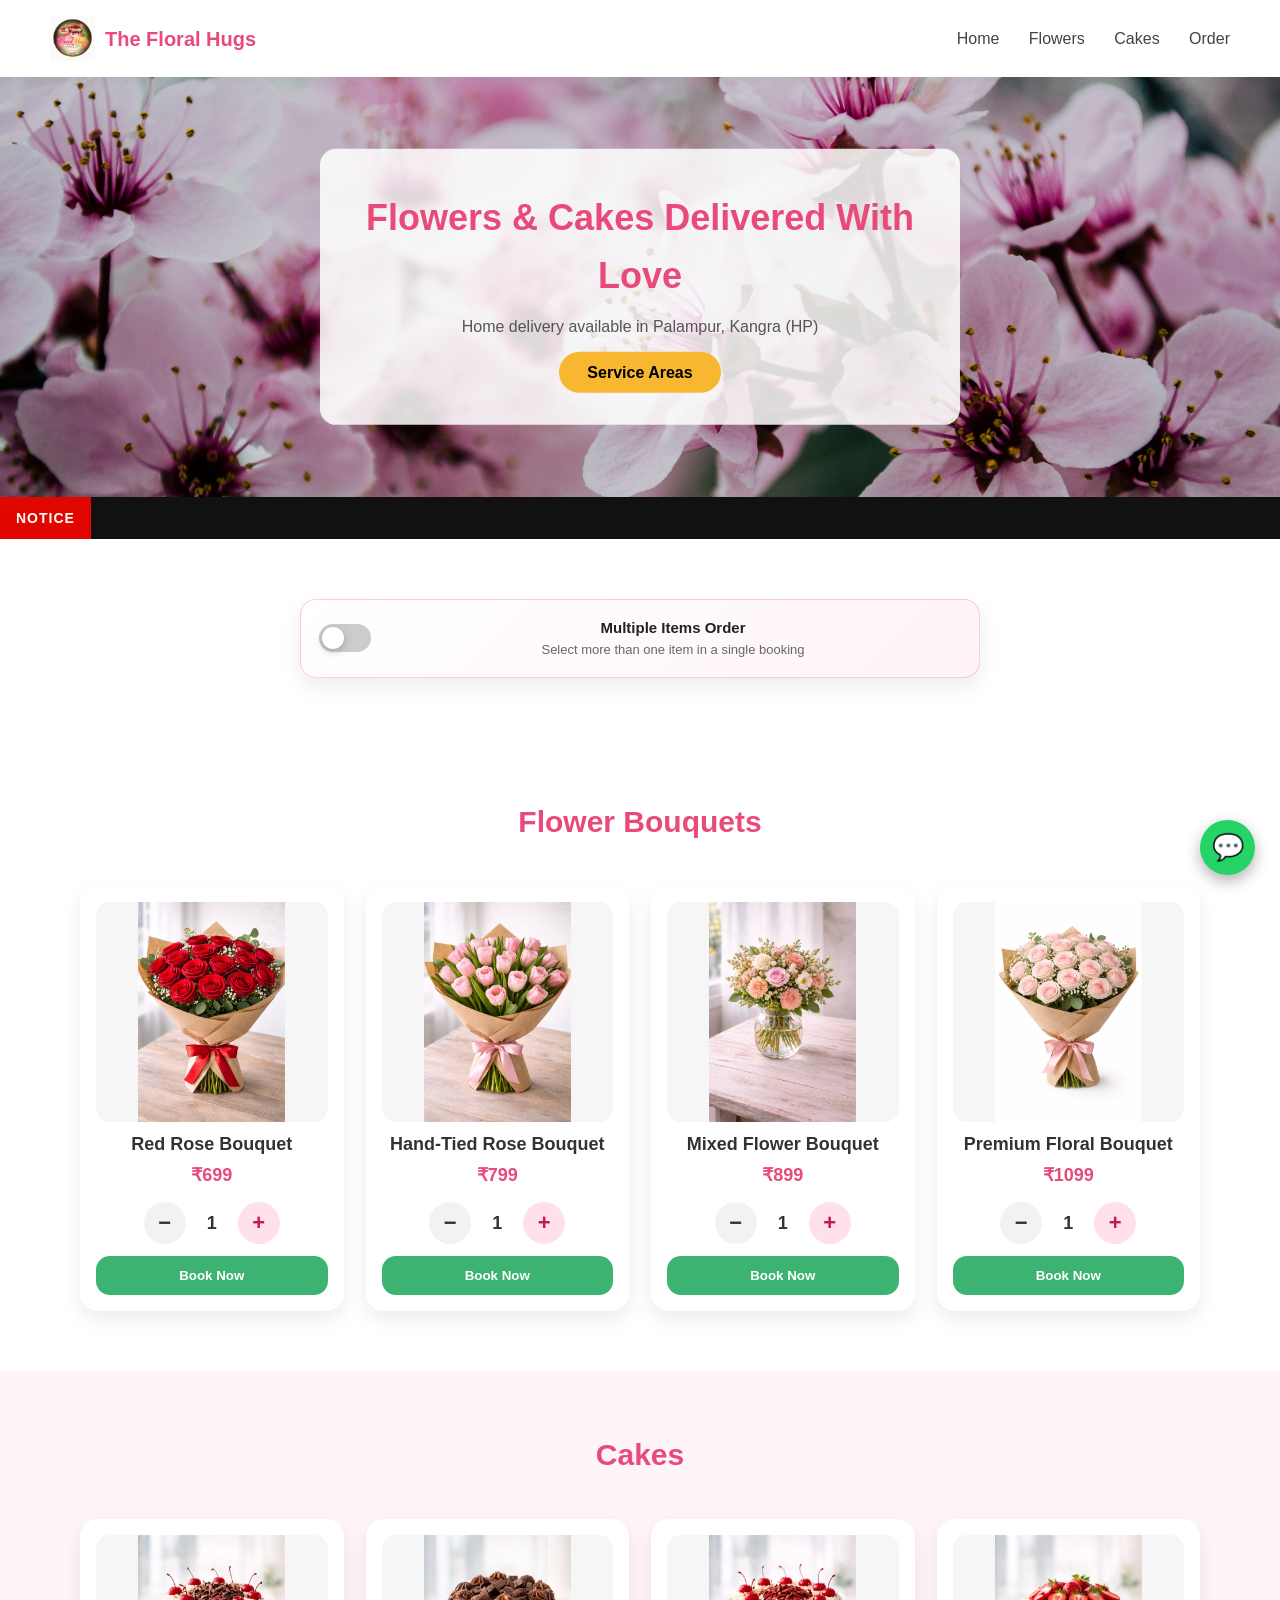
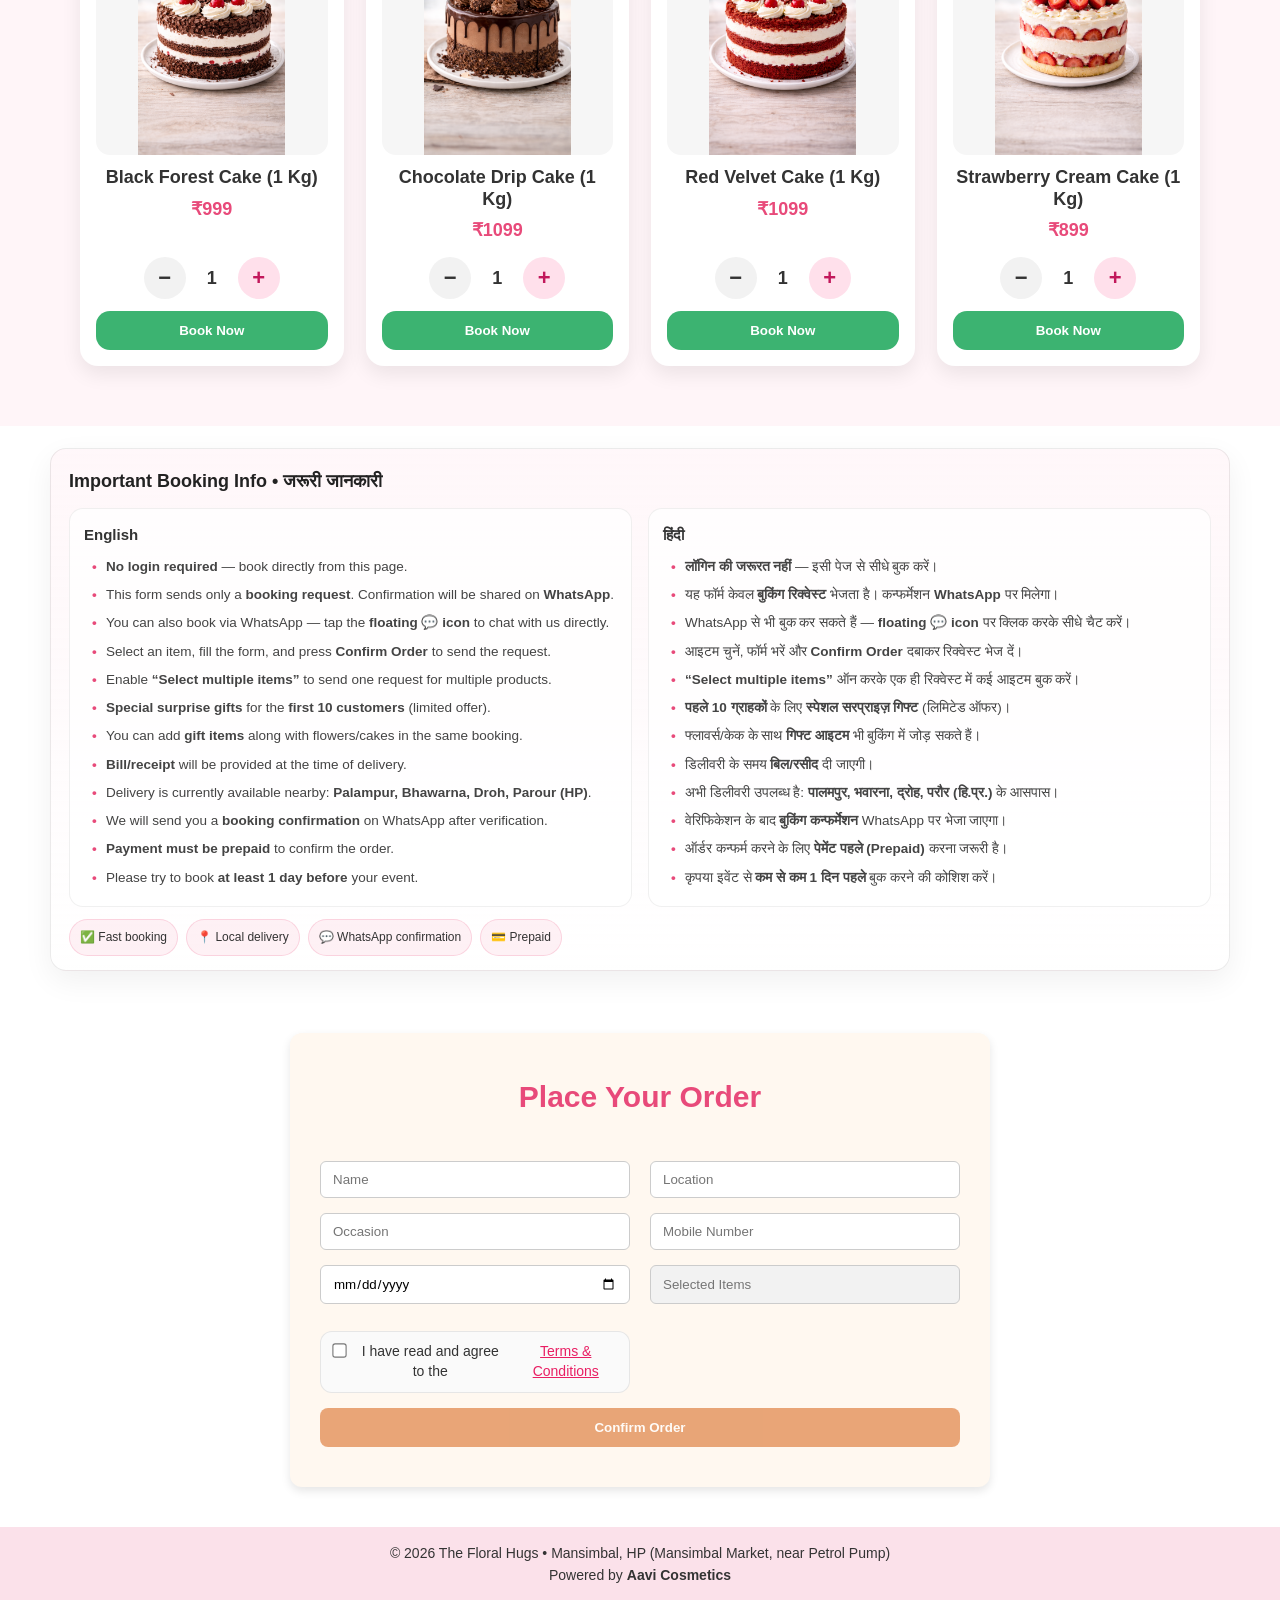
==== commit 142b4363: "spelling mistake check" ====
--- a/index.html
+++ b/index.html
@@ -264,7 +264,7 @@
                             offer).</li>
                         <li>You can add <strong>gift items</strong> along with flowers/cakes in the same booking.</li>
                         <li><strong>Bill/receipt</strong> will be provided at the time of delivery.</li>
-                        <li>Delivery is currently available nearby: <strong>Palampur, Bhawarna, Droh, Paror
+                        <li>Delivery is currently available nearby: <strong>Palampur, Bhawarna, Droh, Parour
                                 (HP)</strong>.</li>
                         <li>We will send you a <strong>booking confirmation</strong> on WhatsApp after verification.
                         </li>
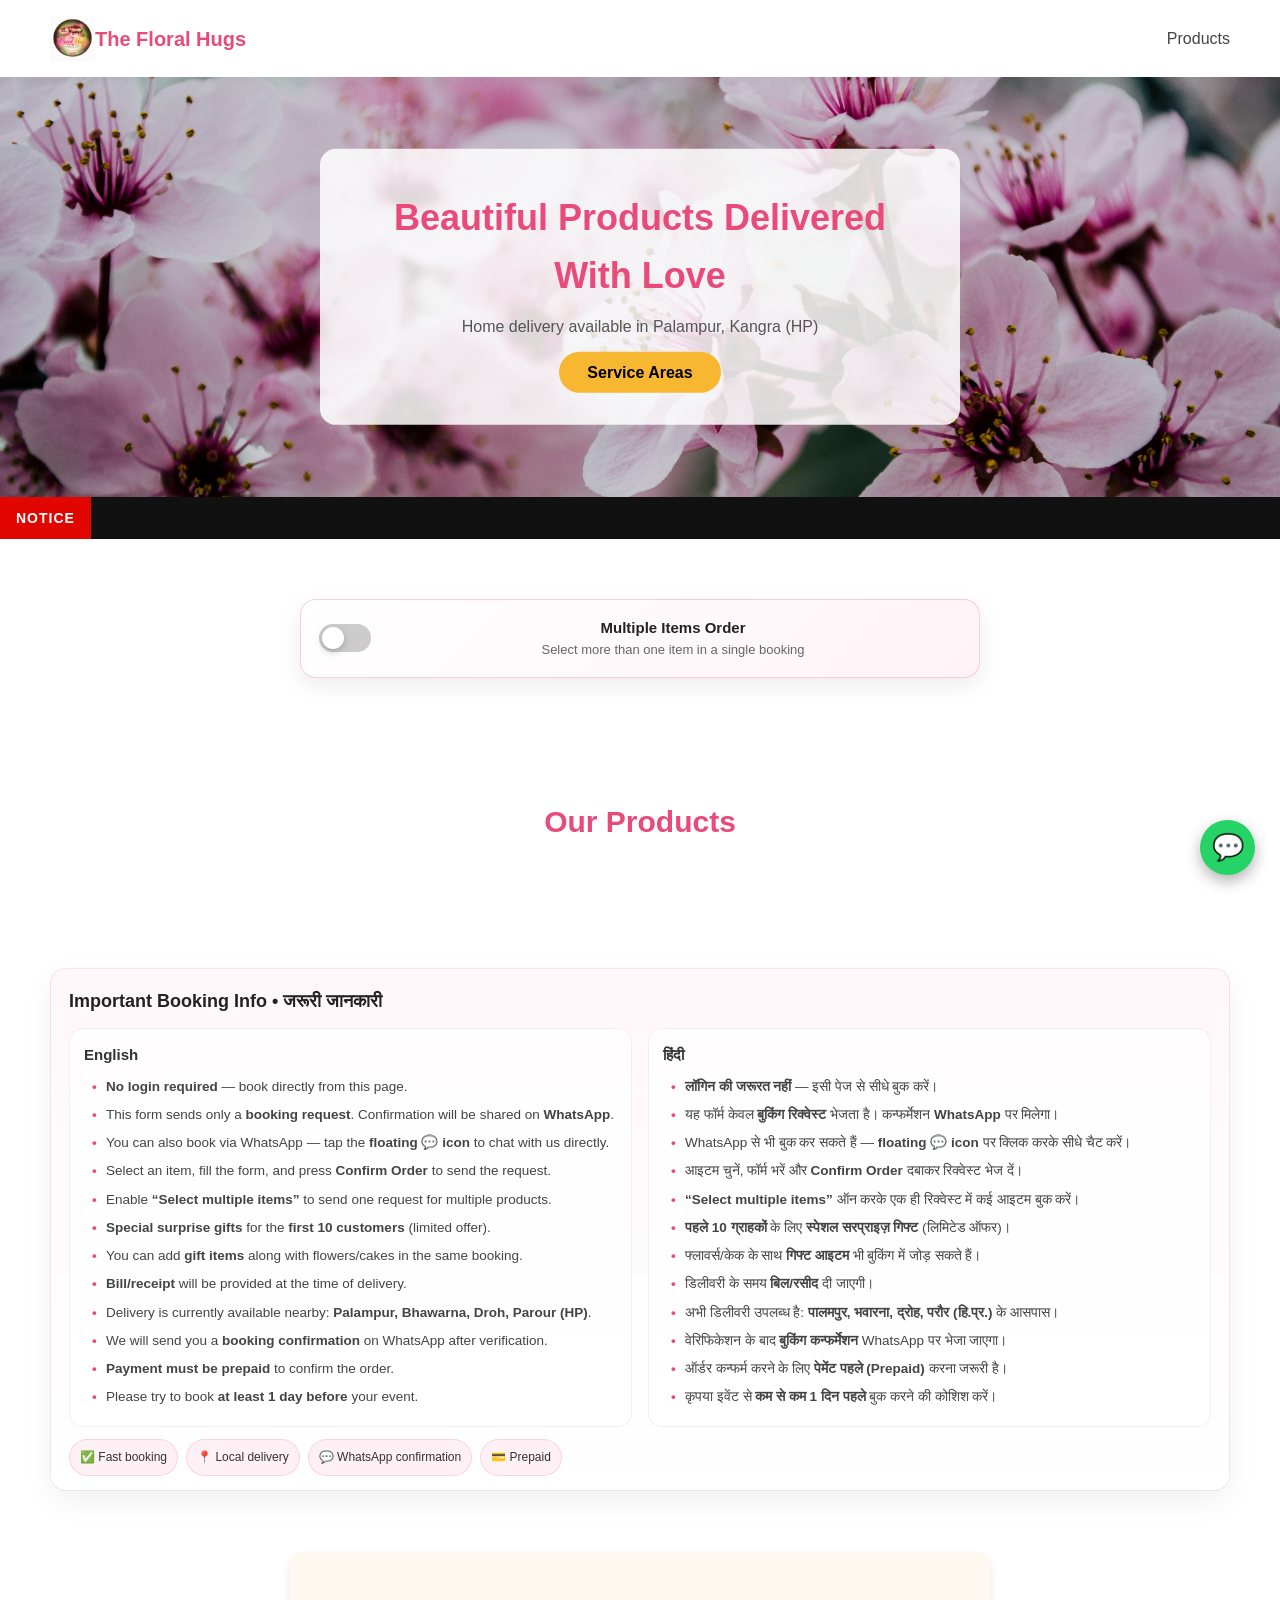
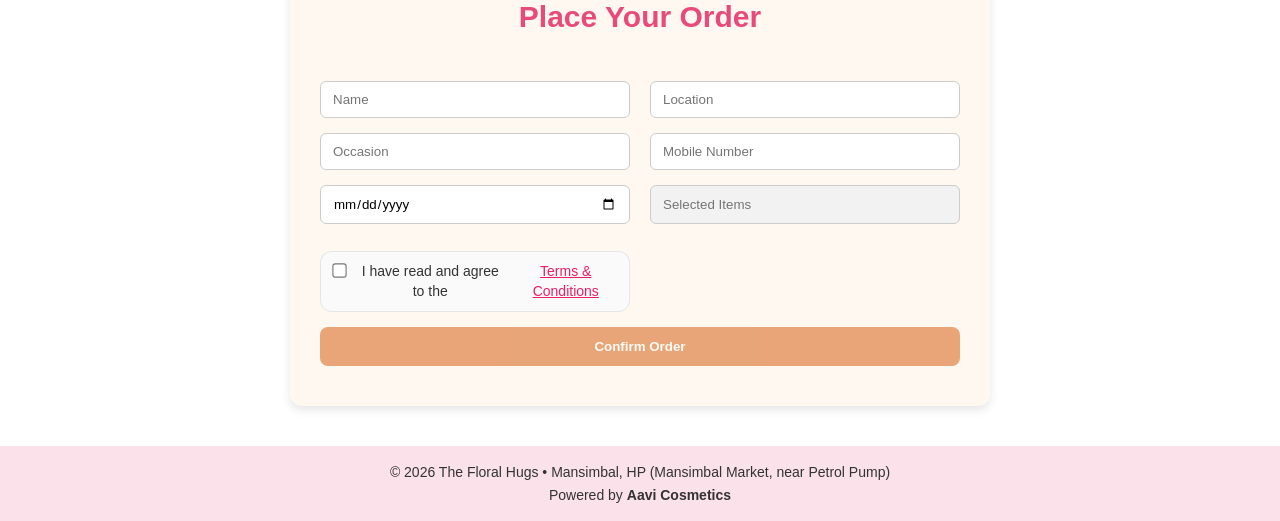
==== commit dbeb0ef9: "new verson" ====
--- a/index.html
+++ b/index.html
@@ -3,7 +3,7 @@
 
 <head>
     <meta charset="UTF-8" />
-    <title>The Floral Hugs | Flowers & Cakes Delivery</title>
+    <title>The Floral Hugs | Products Delivery</title>
     <meta name="viewport" content="width=device-width, initial-scale=1.0" />
     <link rel="stylesheet" href="style.css" />
 </head>
@@ -16,22 +16,21 @@
     <!-- NAVBAR -->
     <header class="navbar">
         <div class="logo">
-            <img src="images/logo.png" alt="The Floral Hugs Logo">
-            <span>The Floral Hugs</span>
+            <a href="#home" style="text-decoration:none; color:inherit; display:flex; align-items:center;">
+                <img src="images/logo.png" alt="The Floral Hugs Logo">
+                <span>The Floral Hugs</span>
+            </a>
         </div>
         <nav>
-            <a href="#home">Home</a>
-            <a href="#flowers">Flowers</a>
-            <a href="#cakes">Cakes</a>
-            <a href="#order">Order</a>
+            <a href="#products">Products</a>
         </nav>
     </header>
 
     <!-- HERO -->
     <section id="home" class="hero">
-        <img src="images/pexels-brett-sayles-992734.jpg" alt="Flowers & Cakes">
+        <img src="images/pexels-brett-sayles-992734.jpg" alt="Products">
         <div class="hero-text">
-            <h1>Flowers & Cakes Delivered With Love</h1>
+            <h1>Beautiful Products Delivered With Love</h1>
             <p>Home delivery available in Palampur, Kangra (HP)</p>
             <a href="service-areas.html" class="btn">Service Areas</a>
 
@@ -73,173 +72,15 @@
     </section>
 
 
-    <!-- FLOWERS -->
-    <section id="flowers" class="section">
-        <h2>Flower Bouquets</h2>
-        <div class="grid">
-
-            <!-- 1 -->
-            <div class="card">
-                <img src="images/B3 RED ROSE.png" alt="Red Rose Bouquet">
-                <h3 class="product-title" data-base="Red Rose Bouquet">Red Rose Bouquet</h3>
-                <p class="price">₹699</p>
-
-                <div class="qty-row" data-name="Red Rose Bouquet" data-price="699">
-                    <button type="button" class="qty-btn minus">−</button>
-                    <span class="qty-value">1</span>
-                    <button type="button" class="qty-btn plus">+</button>
-                </div>
-
-                <button type="button" class="product-btn" data-name="Red Rose Bouquet" data-price="699">
-                    Book Now
-                </button>
-            </div>
-
-            <!-- 2 -->
-            <div class="card">
-                <img src="images/B4 H.png" alt="Hand-Tied Rose Bouquet">
-                <h3 class="product-title" data-base="Hand-Tied Rose Bouquet">Hand-Tied Rose Bouquet</h3>
-                <p class="price">₹799</p>
-
-                <div class="qty-row" data-name="Hand-Tied Rose Bouquet" data-price="799">
-                    <button type="button" class="qty-btn minus">−</button>
-                    <span class="qty-value">1</span>
-                    <button type="button" class="qty-btn plus">+</button>
-                </div>
-
-                <button type="button" class="product-btn" data-name="Hand-Tied Rose Bouquet" data-price="799">
-                    Book Now
-                </button>
-            </div>
-
-            <!-- 3 -->
-            <div class="card">
-                <img src="images/multy flowr b1.png" alt="Mixed Flower Bouquet">
-                <h3 class="product-title" data-base="Mixed Flower Bouquet">Mixed Flower Bouquet</h3>
-                <p class="price">₹899</p>
-
-                <div class="qty-row" data-name="Mixed Flower Bouquet" data-price="899">
-                    <button type="button" class="qty-btn minus">−</button>
-                    <span class="qty-value">1</span>
-                    <button type="button" class="qty-btn plus">+</button>
-                </div>
-
-                <button type="button" class="product-btn" data-name="Mixed Flower Bouquet" data-price="899">
-                    Book Now
-                </button>
-            </div>
-
-            <!-- 4 -->
-            <div class="card">
-                <img src="images/F2.png" alt="Premium Floral Bouquet">
-                <h3 class="product-title" data-base="Premium Floral Bouquet">Premium Floral Bouquet</h3>
-                <p class="price">₹1099</p>
-
-                <div class="qty-row" data-name="Premium Floral Bouquet" data-price="1099">
-                    <button type="button" class="qty-btn minus">−</button>
-                    <span class="qty-value">1</span>
-                    <button type="button" class="qty-btn plus">+</button>
-                </div>
-
-                <button type="button" class="product-btn" data-name="Premium Floral Bouquet" data-price="1099">
-                    Book Now
-                </button>
-            </div>
-
-        </div>
-    </section>
-
-    <!-- CAKES -->
-    <section id="cakes" class="section bg-light">
-        <h2>Cakes</h2>
-        <div class="grid">
-
-            <!-- 1 -->
-            <div class="card">
-                <img src="images/Black forest cake.png" alt="Black Forest Cake">
-
-                <h3 class="product-title" data-base="Black Forest Cake" data-unit="Kg">
-                    Black Forest Cake (<span class="unit-count">1</span> Kg)
-                </h3>
-
-                <p class="price">₹999</p>
-
-                <div class="qty-row" data-name="Black Forest Cake" data-price="999">
-                    <button type="button" class="qty-btn minus">−</button>
-                    <span class="qty-value">1</span>
-                    <button type="button" class="qty-btn plus">+</button>
-                </div>
-
-                <button type="button" class="product-btn" data-name="Black Forest Cake" data-price="999">
-                    Book Now
-                </button>
-            </div>
-
-            <!-- 2 -->
-            <div class="card">
-                <img src="images/Chocolate drip cake.png" alt="Chocolate Drip Cake">
-
-                <h3 class="product-title" data-base="Chocolate Drip Cake" data-unit="Kg">
-                    Chocolate Drip Cake (<span class="unit-count">1</span> Kg)
-                </h3>
-
-                <p class="price">₹1099</p>
-
-                <div class="qty-row" data-name="Chocolate Drip Cake" data-price="1099">
-                    <button type="button" class="qty-btn minus">−</button>
-                    <span class="qty-value">1</span>
-                    <button type="button" class="qty-btn plus">+</button>
-                </div>
-
-                <button type="button" class="product-btn" data-name="Chocolate Drip Cake" data-price="1099">
-                    Book Now
-                </button>
-            </div>
-
-            <!-- 3 -->
-            <div class="card">
-                <img src="images/red velvet cake.png" alt="Red Velvet Cake">
-
-                <h3 class="product-title" data-base="Red Velvet Cake" data-unit="Kg">
-                    Red Velvet Cake (<span class="unit-count">1</span> Kg)
-                </h3>
-
-                <p class="price">₹1099</p>
-
-                <div class="qty-row" data-name="Red Velvet Cake" data-price="1099">
-                    <button type="button" class="qty-btn minus">−</button>
-                    <span class="qty-value">1</span>
-                    <button type="button" class="qty-btn plus">+</button>
-                </div>
-
-                <button type="button" class="product-btn" data-name="Red Velvet Cake" data-price="1099">
-                    Book Now
-                </button>
-            </div>
-
-            <!-- 4 -->
-            <div class="card">
-                <img src="images/Strawberry cake.png" alt="Strawberry Cream Cake">
-
-                <h3 class="product-title" data-base="Strawberry Cream Cake" data-unit="Kg">
-                    Strawberry Cream Cake (<span class="unit-count">1</span> Kg)
-                </h3>
-
-                <p class="price">₹899</p>
-
-                <div class="qty-row" data-name="Strawberry Cream Cake" data-price="899">
-                    <button type="button" class="qty-btn minus">−</button>
-                    <span class="qty-value">1</span>
-                    <button type="button" class="qty-btn plus">+</button>
-                </div>
-
-                <button type="button" class="product-btn" data-name="Strawberry Cream Cake" data-price="899">
-                    Book Now
-                </button>
-            </div>
-
-        </div>
-    </section>
+    <!-- PRODUCTS -->
+    <section id="products" class="section">
+        <h2>Our Products</h2>
+        <div id="loadingOverlay" class="loading-overlay" style="display:none;">Loading products...</div>
+        <div class="grid" id="productsGrid">
+            <!-- cards injected dynamically -->
+        </div>
+    </section>
+
     <!-- INFO / NOTICE BAR -->
     <section class="notice-wrap" aria-label="Important booking info">
         <div class="notice">
--- a/style.css
+++ b/style.css
@@ -239,6 +239,18 @@
     display: flex;
     flex-direction: column;
     height: 100%;
+    position: relative; /* for badge */
+}
+
+.discount-badge {
+    position: absolute;
+    top: 12px;
+    right: 12px;
+    background: #e84a7a;
+    color: #fff;
+    font-size: 13px;
+    padding: 4px 6px;
+    border-radius: 4px;
 }
 
 .card:hover {
@@ -254,6 +266,20 @@
     /* keep centered */
     border-radius: 14px;
     background: #f6f6f6;
+    loading: lazy;
+}
+/* loader for products grid */
+#products { position: relative; }
+.loading-overlay {
+    position: absolute;
+    inset: 0;
+    display: flex;
+    align-items: center;
+    justify-content: center;
+    background: rgba(255,255,255,0.85);
+    font-size: 18px;
+    color: #333;
+    z-index: 5;
 }
 
 
@@ -268,6 +294,23 @@
     font-weight: 800;
     margin-bottom: 12px;
     font-size: 18px;
+}
+
+.show-price {
+    color: #999;
+    text-decoration: line-through;
+    margin-left: 6px;
+    font-weight: 400;
+}
+
+.offer {
+    background: #ffe0e6;
+    color: #e84a7a;
+    font-size: 13px;
+    padding: 2px 6px;
+    border-radius: 4px;
+    display: inline-block;
+    margin-bottom: 8px;
 }
 
 /* =====================================================
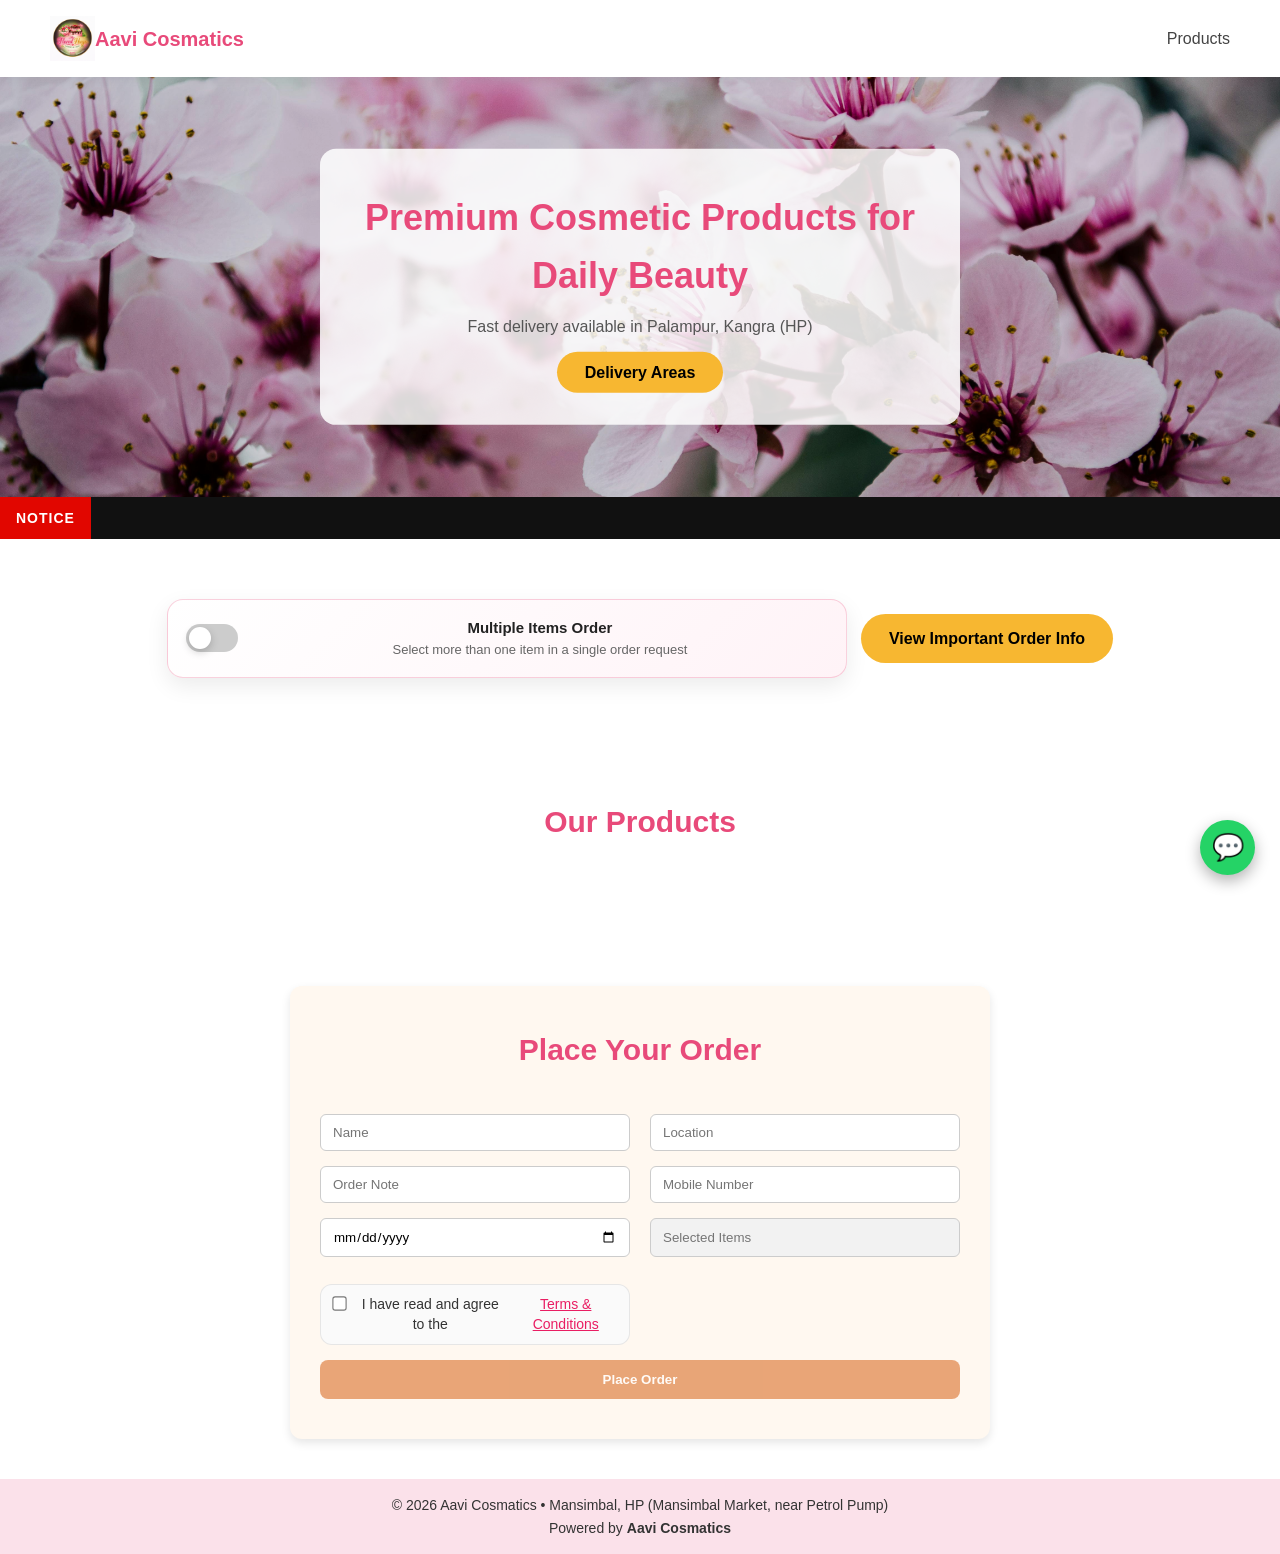
==== commit 53314d24: "name changed" ====
--- a/index.html
+++ b/index.html
@@ -3,7 +3,7 @@
 
 <head>
     <meta charset="UTF-8" />
-    <title>The Floral Hugs | Products Delivery</title>
+    <title>Aavi Cosmatics | Cosmetic Products</title>
     <meta name="viewport" content="width=device-width, initial-scale=1.0" />
     <link rel="stylesheet" href="style.css" />
 </head>
@@ -17,8 +17,8 @@
     <header class="navbar">
         <div class="logo">
             <a href="#home" style="text-decoration:none; color:inherit; display:flex; align-items:center;">
-                <img src="images/logo.png" alt="The Floral Hugs Logo">
-                <span>The Floral Hugs</span>
+                <img src="images/logo.png" alt="Aavi Cosmatics Logo">
+                <span>Aavi Cosmatics</span>
             </a>
         </div>
         <nav>
@@ -30,9 +30,9 @@
     <section id="home" class="hero">
         <img src="images/pexels-brett-sayles-992734.jpg" alt="Products">
         <div class="hero-text">
-            <h1>Beautiful Products Delivered With Love</h1>
-            <p>Home delivery available in Palampur, Kangra (HP)</p>
-            <a href="service-areas.html" class="btn">Service Areas</a>
+            <h1>Premium Cosmetic Products for Daily Beauty</h1>
+            <p>Fast delivery available in Palampur, Kangra (HP)</p>
+            <a href="service-areas.html" class="btn">Delivery Areas</a>
 
         </div>
     </section>
@@ -41,12 +41,12 @@
         <div class="news-label">NOTICE</div>
         <div class="news-content">
             <div class="news-text">
-                🎉 Special Orders Available for Cakes, Flower Bouquets & Gifts |
-                📦 Same-day orders accepted only via WhatsApp (extra charges for urgent & special cakes) |
-                🎁 gifts available: perfumes, artificial jewellery, rings & more |
-                💬 Contact us on WhatsApp for quick booking & confirmation
+                🎉 Special orders available for cosmetics, beauty kits & gift combos |
+                📦 Same-day orders accepted only via WhatsApp (extra charges for urgent requests) |
+                🎁 Products available: perfumes, artificial jewellery, rings & more |
+                💬 Contact us on WhatsApp for quick order support and confirmation
                 &nbsp;&nbsp;&nbsp;||&nbsp;&nbsp;&nbsp;
-                🎉 केक, फूलों के बुके और गिफ्ट्स के लिए स्पेशल ऑर्डर उपलब्ध |
+                🎉 कॉस्मेटिक प्रोडक्ट्स, ब्यूटी किट्स और गिफ्ट कॉम्बो के लिए स्पेशल ऑर्डर उपलब्ध |
                 📦 सेम-डे ऑर्डर केवल WhatsApp पर (अतिरिक्त शुल्क लागू) |
                 🎁 परफ्यूम, आर्टिफिशियल ज्वेलरी, रिंग आदि उपलब्ध |
                 💬 WhatsApp पर तुरंत संपर्क करें
@@ -58,16 +58,20 @@
 
     <!-- MULTI MODE TOGGLE (ENHANCED) -->
     <section class="section">
-        <div class="multi-toggle-card">
-            <label class="multi-switch">
-                <input type="checkbox" id="multiMode">
-                <span class="multi-slider"></span>
-            </label>
+        <div class="multi-order-row">
+            <div class="multi-toggle-card">
+                <label class="multi-switch">
+                    <input type="checkbox" id="multiMode">
+                    <span class="multi-slider"></span>
+                </label>
 
-            <div class="multi-text">
-                <strong>Multiple Items Order</strong>
-                <span>Select more than one item in a single booking</span>
+                <div class="multi-text">
+                    <strong>Multiple Items Order</strong>
+                    <span>Select more than one item in a single order request</span>
+                </div>
             </div>
+
+            <a href="important-info.html" class="btn info-btn-inline">View Important Order Info</a>
         </div>
     </section>
 
@@ -81,74 +85,6 @@
         </div>
     </section>
 
-    <!-- INFO / NOTICE BAR -->
-    <section class="notice-wrap" aria-label="Important booking info">
-        <div class="notice">
-            <h2 class="notice-title">Important Booking Info • जरूरी जानकारी</h2>
-
-            <div class="notice-grid">
-                <!-- EN -->
-                <div class="notice-col">
-                    <h3 class="notice-subtitle">English</h3>
-                    <ul class="notice-list">
-                        <li><strong>No login required</strong> — book directly from this page.</li>
-                        <li>This form sends only a <strong>booking request</strong>. Confirmation will be shared on
-                            <strong>WhatsApp</strong>.
-                        </li>
-                        <li>You can also book via WhatsApp — tap the <strong>floating 💬 icon</strong> to chat with us
-                            directly.</li>
-                        <li>Select an item, fill the form, and press <strong>Confirm Order</strong> to send the request.
-                        </li>
-                        <li>Enable <strong>“Select multiple items”</strong> to send one request for multiple products.
-                        </li>
-                        <li><strong>Special surprise gifts</strong> for the <strong>first 10 customers</strong> (limited
-                            offer).</li>
-                        <li>You can add <strong>gift items</strong> along with flowers/cakes in the same booking.</li>
-                        <li><strong>Bill/receipt</strong> will be provided at the time of delivery.</li>
-                        <li>Delivery is currently available nearby: <strong>Palampur, Bhawarna, Droh, Parour
-                                (HP)</strong>.</li>
-                        <li>We will send you a <strong>booking confirmation</strong> on WhatsApp after verification.
-                        </li>
-                        <li><strong>Payment must be prepaid</strong> to confirm the order.</li>
-                        <li>Please try to book <strong>at least 1 day before</strong> your event.</li>
-                    </ul>
-                </div>
-
-                <!-- HI -->
-                <div class="notice-col">
-                    <h3 class="notice-subtitle">हिंदी</h3>
-                    <ul class="notice-list">
-                        <li><strong>लॉगिन की जरूरत नहीं</strong> — इसी पेज से सीधे बुक करें।</li>
-                        <li>यह फॉर्म केवल <strong>बुकिंग रिक्वेस्ट</strong> भेजता है। कन्फर्मेशन
-                            <strong>WhatsApp</strong> पर मिलेगा।
-                        </li>
-                        <li>WhatsApp से भी बुक कर सकते हैं — <strong>floating 💬 icon</strong> पर क्लिक करके सीधे चैट
-                            करें।</li>
-                        <li>आइटम चुनें, फॉर्म भरें और <strong>Confirm Order</strong> दबाकर रिक्वेस्ट भेज दें।</li>
-                        <li><strong>“Select multiple items”</strong> ऑन करके एक ही रिक्वेस्ट में कई आइटम बुक करें।</li>
-                        <li><strong>पहले 10 ग्राहकों</strong> के लिए <strong>स्पेशल सरप्राइज़ गिफ्ट</strong> (लिमिटेड
-                            ऑफर)।</li>
-                        <li>फ्लावर्स/केक के साथ <strong>गिफ्ट आइटम</strong> भी बुकिंग में जोड़ सकते हैं।</li>
-                        <li>डिलीवरी के समय <strong>बिल/रसीद</strong> दी जाएगी।</li>
-                        <li>अभी डिलीवरी उपलब्ध है: <strong>पालमपुर, भवारना, द्रोह, परौर (हि.प्र.)</strong> के आसपास।
-                        </li>
-                        <li>वेरिफिकेशन के बाद <strong>बुकिंग कन्फर्मेशन</strong> WhatsApp पर भेजा जाएगा।</li>
-                        <li>ऑर्डर कन्फर्म करने के लिए <strong>पेमेंट पहले (Prepaid)</strong> करना जरूरी है।</li>
-                        <li>कृपया इवेंट से <strong>कम से कम 1 दिन पहले</strong> बुक करने की कोशिश करें।</li>
-                    </ul>
-                </div>
-            </div>
-
-            <div class="notice-foot">
-                <span class="notice-badge">✅ Fast booking</span>
-                <span class="notice-badge">📍 Local delivery</span>
-                <span class="notice-badge">💬 WhatsApp confirmation</span>
-                <span class="notice-badge">💳 Prepaid</span>
-            </div>
-        </div>
-    </section>
-
-
     <!-- ORDER FORM -->
     <section id="order" class="section">
         <h2>Place Your Order</h2>
@@ -156,7 +92,7 @@
         <form id="bookingForm">
             <input type="text" name="name" placeholder="Name" required>
             <input type="text" name="location" placeholder="Location" required>
-            <input type="text" name="eventType" placeholder="Occasion" required>
+            <input type="text" name="eventType" placeholder="Order Note" required>
             <input type="tel" name="phone" id="phone" placeholder="Mobile Number" inputmode="numeric" maxlength="10"
                 pattern="[6-9][0-9]{9}" required>
 
@@ -170,7 +106,7 @@
                 </label>
             </div>
 
-            <button id="submitBookingBtn" type="submit" disabled>Confirm Order</button>
+            <button id="submitBookingBtn" type="submit" disabled>Place Order</button>
 
         </form>
     </section>
@@ -178,8 +114,8 @@
     <!-- FOOTER -->
     <footer>
         <p>
-            © 2026 The Floral Hugs • Mansimbal, HP (Mansimbal Market, near Petrol Pump) <br>
-            Powered by <strong>Aavi Cosmetics</strong>
+            © 2026 Aavi Cosmatics • Mansimbal, HP (Mansimbal Market, near Petrol Pump) <br>
+            Powered by <strong>Aavi Cosmatics</strong>
         </p>
     </footer>
 
@@ -198,12 +134,12 @@
         <p><strong>Total: ₹<span id="cartTotal">0</span></strong></p>
 
         <p style="font-size:13px; color:#666; margin-top:8px;">
-            📸 Please take a screenshot for your order confirmation
+            📸 Please take a screenshot for your order reference
         </p>
 
         <!-- NEW BUTTON -->
         <button id="goToBooking" class="cart-book-btn">
-            Proceed to Booking
+            Proceed to Checkout
         </button>
 
         <button onclick="closeCart()">Close</button>
@@ -214,8 +150,8 @@
         <div class="receipt-card" id="receiptCard">
             <div class="receipt-head">
                 <div>
-                    <h3>The Floral Hugs</h3>
-                    <p class="muted">Booking Receipt (Request)</p>
+                    <h3>Aavi Cosmatics</h3>
+                    <p class="muted">Order Request Receipt</p>
                 </div>
                 <button type="button" id="closeReceipt" class="receipt-close">✕</button>
             </div>
@@ -226,8 +162,8 @@
                 <p><strong>Name:</strong> <span id="rName">-</span></p>
                 <p><strong>Phone:</strong> <span id="rPhone">-</span></p>
                 <p><strong>Location:</strong> <span id="rLocation">-</span></p>
-                <p><strong>Occasion:</strong> <span id="rOccasion">-</span></p>
-                <p><strong>Event Date:</strong> <span id="rEventDate">-</span></p>
+                <p><strong>Order Note:</strong> <span id="rOccasion">-</span></p>
+                <p><strong>Preferred Date:</strong> <span id="rEventDate">-</span></p>
             </div>
 
             <hr />
@@ -240,7 +176,7 @@
 
             <div class="receipt-note">
                 <p class="muted">
-                    ✅ This is a booking request receipt. Final confirmation will be shared on WhatsApp/Call.
+                    ✅ This is an order request receipt. Final confirmation will be shared on WhatsApp/Call.
                 </p>
                 <p class="muted">
                     📸 Please take a screenshot of this receipt for reference.
--- a/style.css
+++ b/style.css
@@ -142,6 +142,24 @@
     border: 1px solid rgba(232, 74, 122, 0.25);
     border-radius: 16px;
     box-shadow: 0 8px 22px rgba(0, 0, 0, 0.08);
+}
+
+.multi-order-row {
+    max-width: 980px;
+    margin: 0 auto;
+    display: flex;
+    align-items: center;
+    justify-content: center;
+    gap: 14px;
+}
+
+.multi-order-row .multi-toggle-card {
+    margin: 0;
+    flex: 1;
+}
+
+.info-btn-inline {
+    white-space: nowrap;
 }
 
 .multi-switch {
@@ -213,9 +231,18 @@
 
 /* Mobile friendly */
 @media (max-width: 600px) {
+    .multi-order-row {
+        flex-direction: column;
+        align-items: stretch;
+    }
+
     .multi-toggle-card {
         padding: 14px;
         gap: 12px;
+    }
+
+    .info-btn-inline {
+        text-align: center;
     }
 }
 
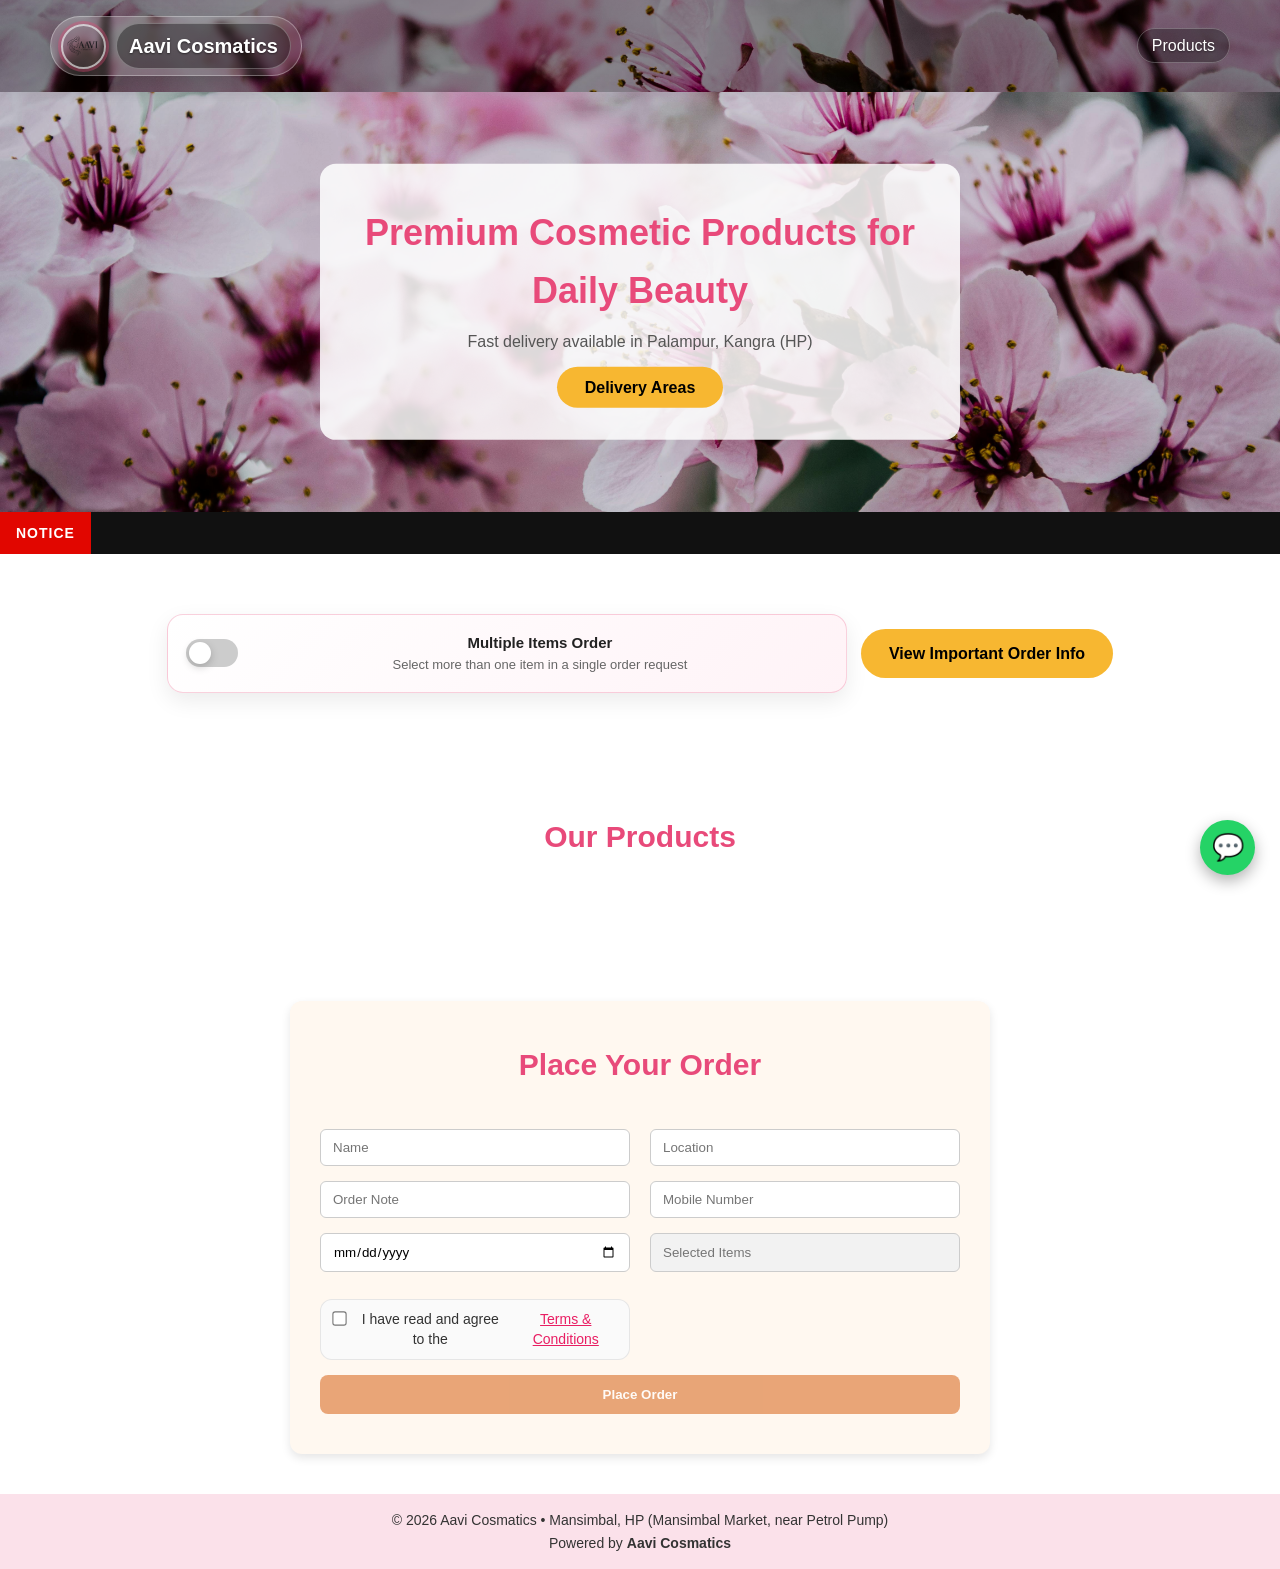
==== commit 91fdbb38: "new changes" ====
--- a/index.html
+++ b/index.html
@@ -17,7 +17,7 @@
     <header class="navbar">
         <div class="logo">
             <a href="#home" style="text-decoration:none; color:inherit; display:flex; align-items:center;">
-                <img src="images/logo.png" alt="Aavi Cosmatics Logo">
+                <img src="images/Aavi Cosmetics logo .png" alt="Aavi Cosmatics Logo">
                 <span>Aavi Cosmatics</span>
             </a>
         </div>
--- a/style.css
+++ b/style.css
@@ -26,7 +26,10 @@
     justify-content: space-between;
     align-items: center;
     padding: 16px 50px;
-    background: #ffffff;
+    background-image: linear-gradient(rgba(0, 0, 0, 0.42), rgba(0, 0, 0, 0.42)), url("images/pexels-brett-sayles-992734.jpg");
+    background-size: cover;
+    background-position: center;
+    background-repeat: no-repeat;
     box-shadow: 0 2px 10px rgba(0, 0, 0, 0.05);
     position: sticky;
     top: 0;
@@ -39,25 +42,77 @@
     gap: 10px;
 }
 
+.logo a {
+    display: inline-flex !important;
+    align-items: center;
+    gap: 10px;
+    padding: 6px 10px;
+    border-radius: 999px;
+    background: linear-gradient(120deg, rgba(255, 255, 255, 0.22), rgba(255, 255, 255, 0.08));
+    border: 1px solid rgba(255, 255, 255, 0.3);
+    box-shadow: 0 8px 20px rgba(0, 0, 0, 0.18);
+    backdrop-filter: blur(3px);
+    transition: transform 0.25s ease, box-shadow 0.25s ease;
+}
+
+.logo a:hover {
+    transform: translateY(-1px) scale(1.01);
+    box-shadow: 0 12px 24px rgba(0, 0, 0, 0.24);
+}
+
 .logo img {
     height: 45px;
+    width: 45px;
+    border-radius: 50%;
+    border: 2px solid rgba(255, 255, 255, 0.6);
+    box-shadow: 0 0 0 3px rgba(232, 74, 122, 0.35), 0 6px 14px rgba(0, 0, 0, 0.28);
+    transition: transform 0.35s ease;
+}
+
+.logo a:hover img {
+    transform: rotate(-6deg) scale(1.07);
 }
 
 .logo span {
     font-size: 20px;
     font-weight: bold;
-    color: #e84a7a;
+    color: #ffffff;
+    text-shadow: 0 1px 2px rgba(0, 0, 0, 0.5);
+    background: rgba(0, 0, 0, 0.36);
+    border: 1px solid rgba(255, 255, 255, 0.28);
+    border-radius: 999px;
+    padding: 6px 12px;
+    position: relative;
+    overflow: hidden;
+}
+
+.logo span::after {
+    content: "";
+    position: absolute;
+    inset: 0;
+    transform: translateX(-120%);
+    background: linear-gradient(120deg, transparent 20%, rgba(255, 255, 255, 0.25) 50%, transparent 80%);
+    transition: transform 0.6s ease;
+}
+
+.logo a:hover span::after {
+    transform: translateX(120%);
 }
 
 .navbar nav a {
     margin-left: 25px;
     text-decoration: none;
-    color: #444;
+    color: #ffffff;
     font-weight: 500;
+    text-shadow: 0 1px 2px rgba(0, 0, 0, 0.45);
+    background: rgba(0, 0, 0, 0.3);
+    border: 1px solid rgba(255, 255, 255, 0.26);
+    border-radius: 999px;
+    padding: 8px 14px;
 }
 
 .navbar nav a:hover {
-    color: #e84a7a;
+    color: #ffd9e6;
 }
 
 /* =====================================================
@@ -314,6 +369,10 @@
     margin: 12px 0 6px;
     font-size: 18px;
     line-height: 1.2;
+    background: #fff3f7;
+    border: 1px solid rgba(232, 74, 122, 0.18);
+    border-radius: 10px;
+    padding: 8px 10px;
 }
 
 .price {
@@ -907,8 +966,8 @@
         margin-left: 0;
         padding: 6px 10px;
         border-radius: 999px;
-        background: rgba(232, 74, 122, 0.08);
-        border: 1px solid rgba(232, 74, 122, 0.18);
+        background: rgba(255, 255, 255, 0.16);
+        border: 1px solid rgba(255, 255, 255, 0.3);
         font-size: 13px;
     }
 }
